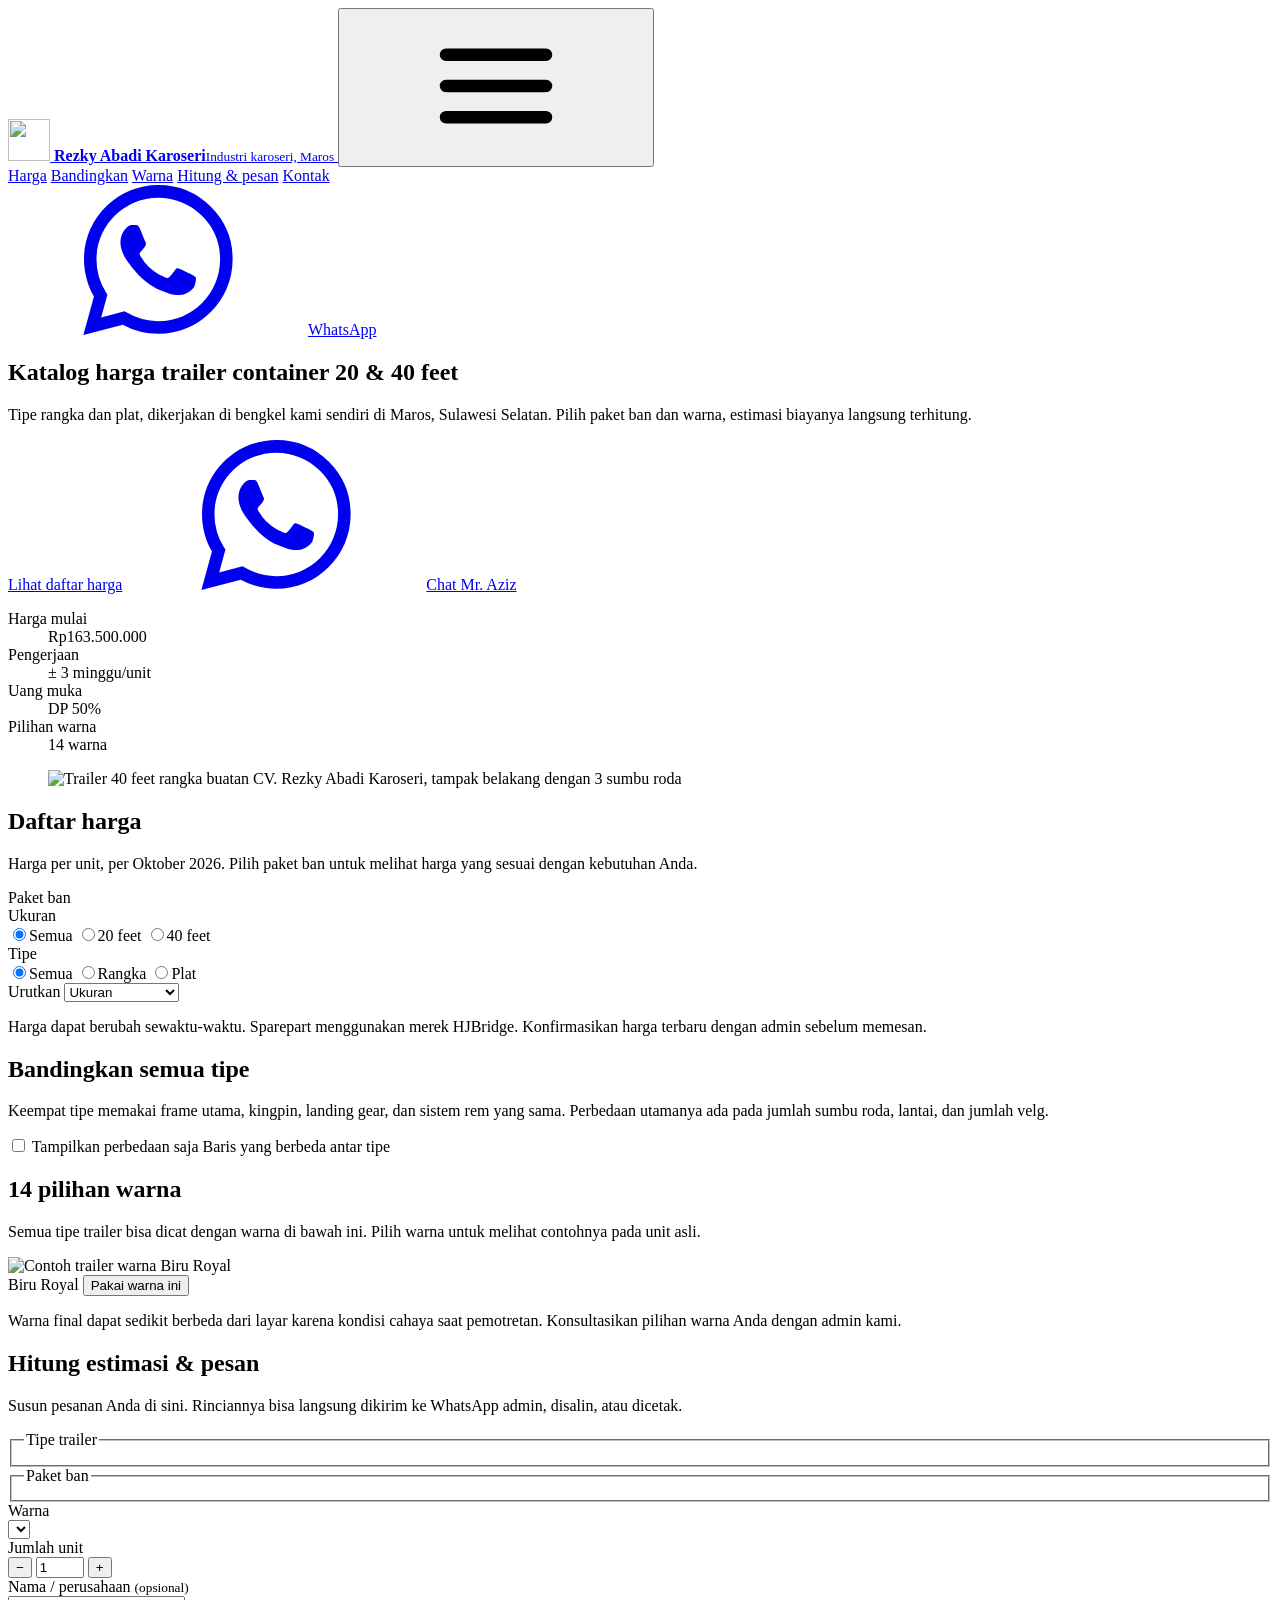
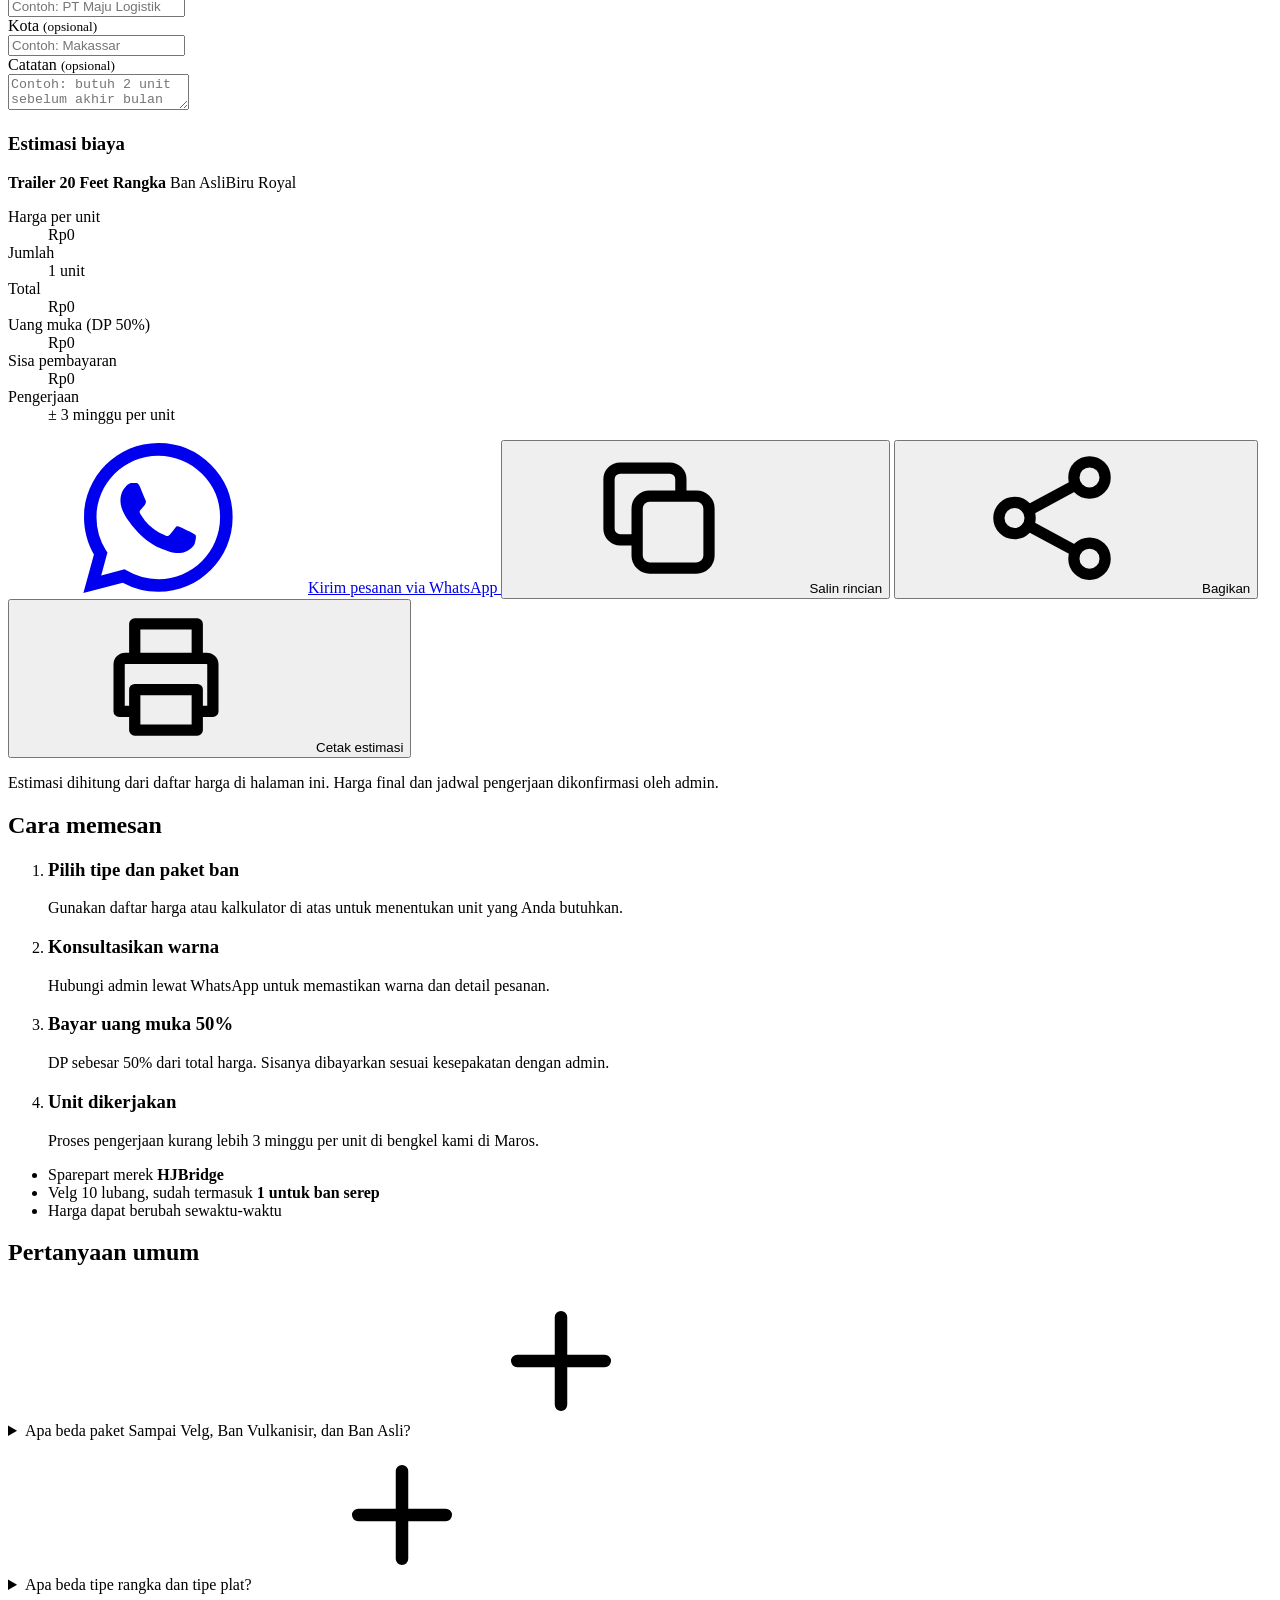
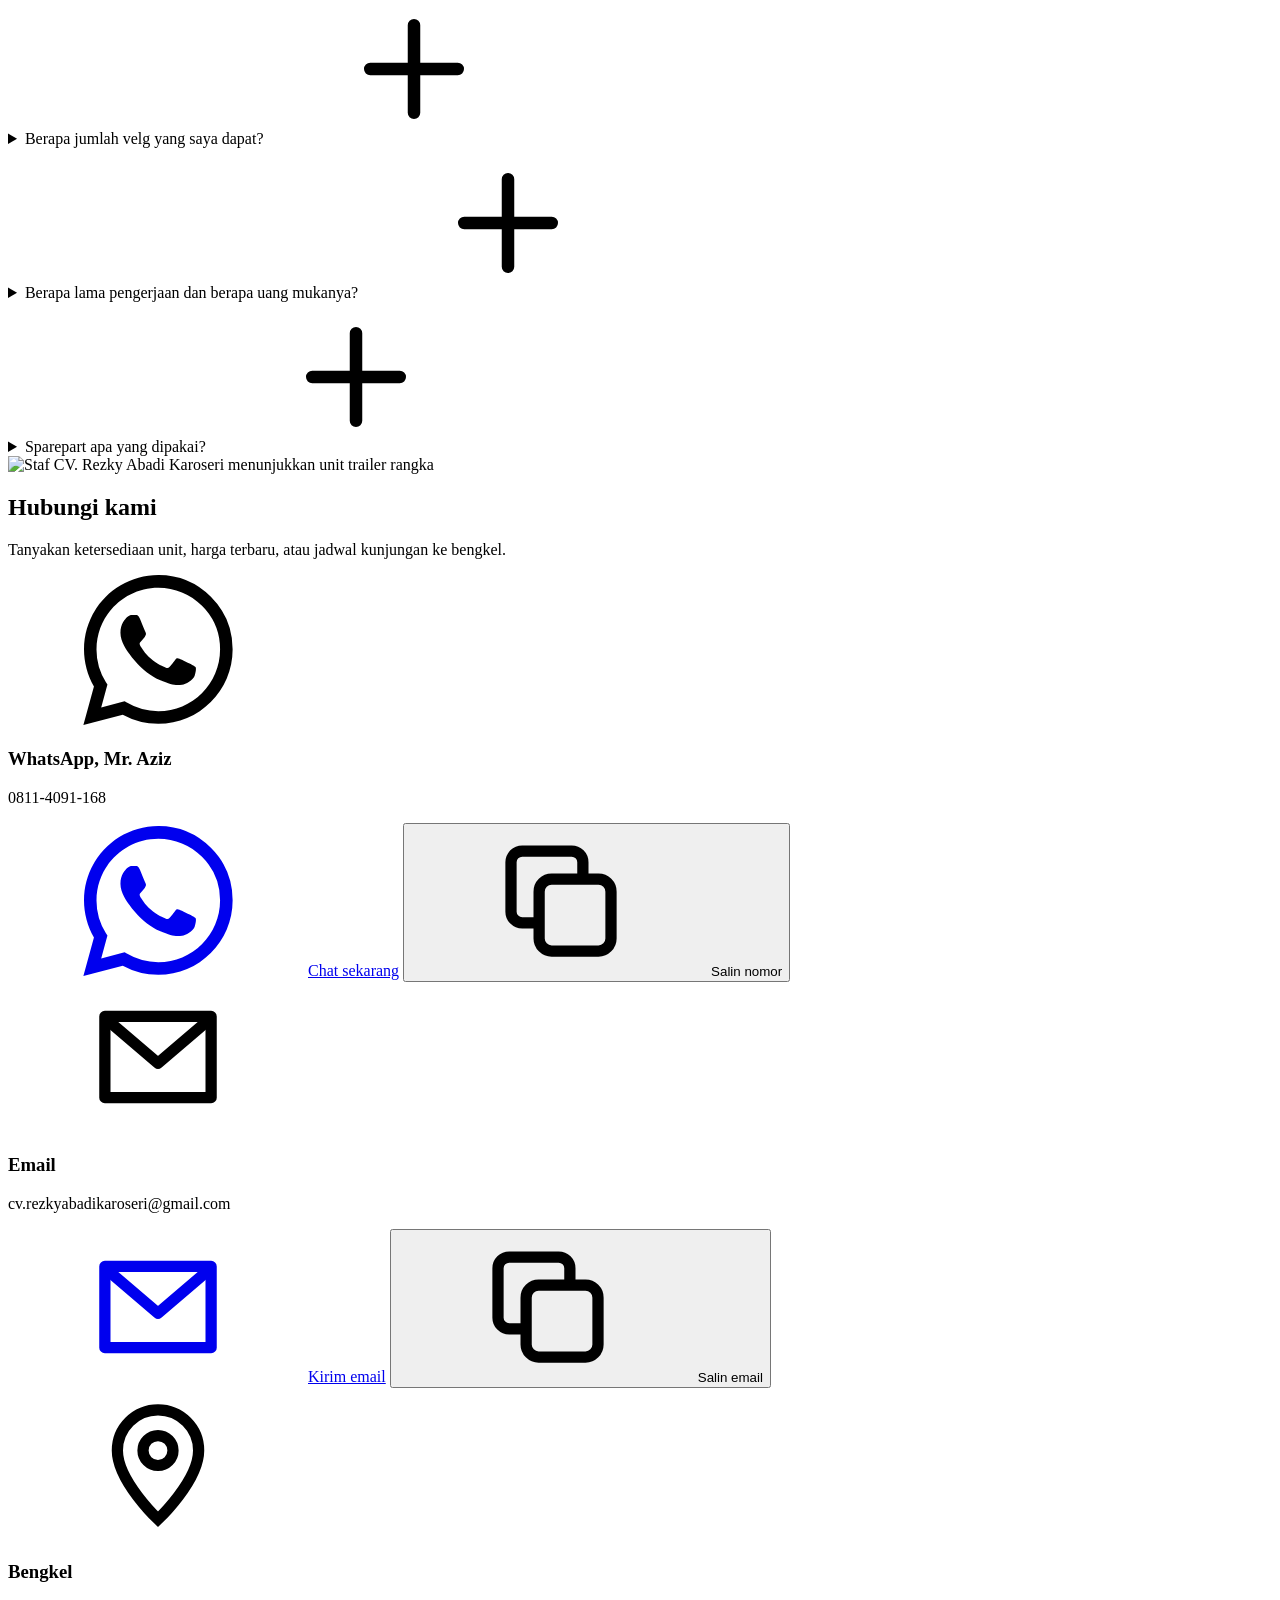
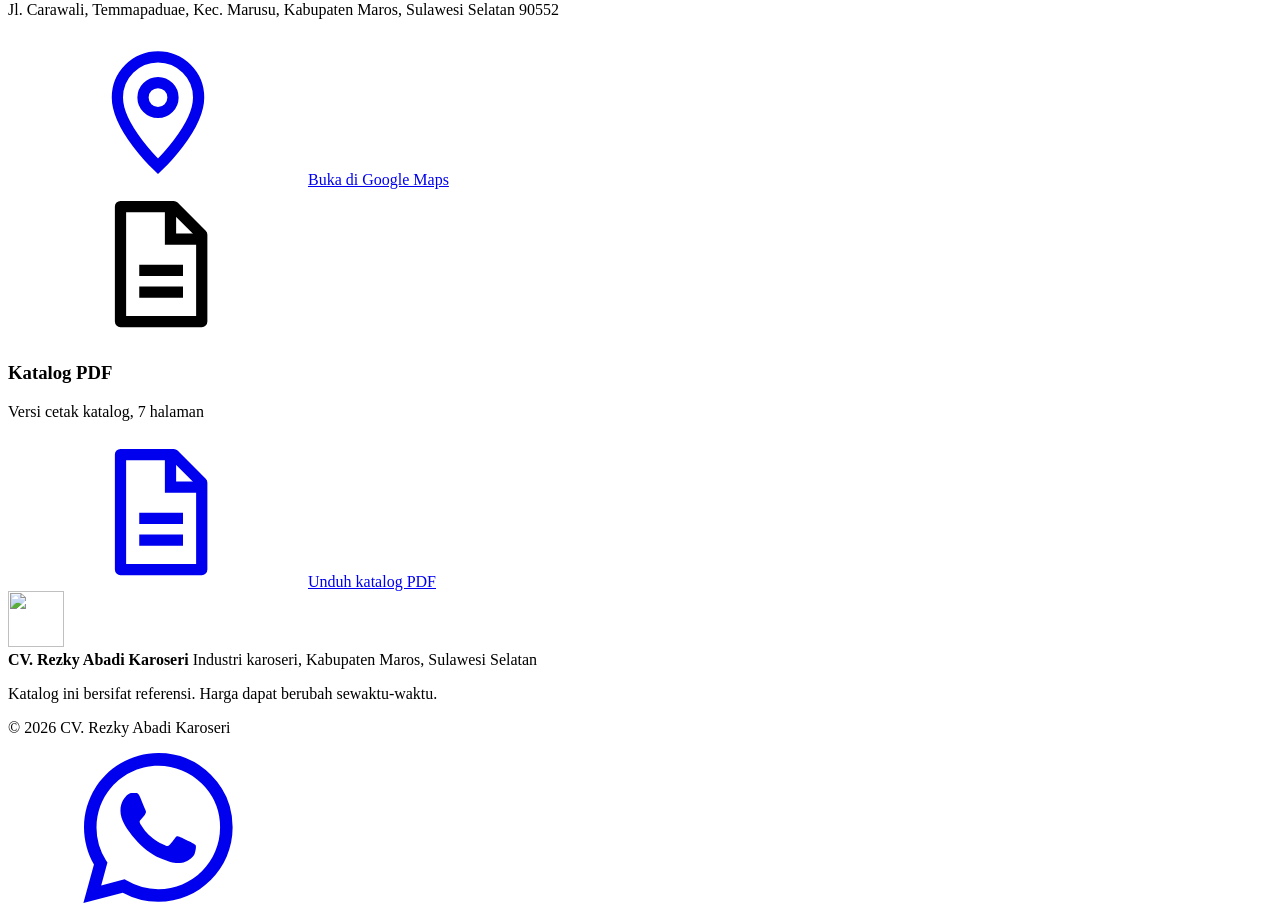
==== index.html @ 786038a5 "Add files via upload" ====
<!doctype html>
<html lang="id">
<head>
<meta charset="utf-8">
<meta name="viewport" content="width=device-width, initial-scale=1, viewport-fit=cover">
<title>Katalog Harga Trailer Container 20 &amp; 40 Feet | CV. Rezky Abadi Karoseri</title>
<meta name="claude:viewport-fit-sides" content="cover">
<meta name="description" content="Daftar harga trailer container 20 dan 40 feet tipe rangka dan plat dari CV. Rezky Abadi Karoseri, Maros, Sulawesi Selatan. Pilih paket ban dan 14 warna, hitung estimasi biaya, dan pesan langsung via WhatsApp.">
<meta name="theme-color" content="#0e2a52">
<link rel="canonical" href="https://rezkyabadikaroseri.github.io/">
<link rel="icon" href="favicon.ico" sizes="any">
<link rel="icon" type="image/png" href="favicon.png">
<link rel="apple-touch-icon" href="apple-touch-icon.png">

<meta property="og:type" content="website">
<meta property="og:locale" content="id_ID">
<meta property="og:site_name" content="CV. Rezky Abadi Karoseri">
<meta property="og:title" content="Katalog Harga Trailer Container 20 & 40 Feet">
<meta property="og:description" content="Trailer rangka & plat dari bengkel kami di Maros. Mulai Rp163.500.000. Hitung estimasi dan pesan via WhatsApp.">
<meta property="og:url" content="https://rezkyabadikaroseri.github.io/">
<meta property="og:image" content="https://rezkyabadikaroseri.github.io/assets/img/og.jpg">
<meta property="og:image:width" content="1200">
<meta property="og:image:height" content="630">
<meta name="twitter:card" content="summary_large_image">

<link rel="preconnect" href="https://fonts.googleapis.com">
<link rel="preconnect" href="https://fonts.gstatic.com" crossorigin>
<link rel="stylesheet" href="https://fonts.googleapis.com/css2?family=Archivo:wdth,wght@62..125,100..900&amp;display=swap">
<link rel="stylesheet" href="assets/css/style.css">

<script type="application/ld+json">
{
  "@context": "https://schema.org",
  "@type": "LocalBusiness",
  "name": "CV. Rezky Abadi Karoseri",
  "description": "Industri karoseri pembuat trailer container 20 dan 40 feet, tipe rangka dan plat.",
  "url": "https://rezkyabadikaroseri.github.io/",
  "logo": "https://rezkyabadikaroseri.github.io/assets/img/logo.png",
  "image": "https://rezkyabadikaroseri.github.io/assets/img/og.jpg",
  "telephone": "+628114091168",
  "email": "cv.rezkyabadikaroseri@gmail.com",
  "address": {
    "@type": "PostalAddress",
    "streetAddress": "Jl. Carawali, Temmapaduae, Kec. Marusu",
    "addressLocality": "Kabupaten Maros",
    "addressRegion": "Sulawesi Selatan",
    "postalCode": "90552",
    "addressCountry": "ID"
  },
  "areaServed": "Sulawesi Selatan",
  "priceRange": "Rp163.500.000 - Rp317.750.000"
}
</script>
</head>
<body>

<svg width="0" height="0" style="position:absolute" aria-hidden="true" focusable="false">
  <symbol id="i-wa" viewBox="0 0 24 24"><path fill="currentColor" d="M17.47 14.38c-.3-.15-1.76-.87-2.03-.97-.27-.1-.47-.15-.67.15-.2.3-.77.97-.94 1.16-.17.2-.35.22-.64.08-.3-.15-1.26-.47-2.4-1.48-.88-.79-1.48-1.76-1.65-2.06-.17-.3-.02-.46.13-.61.13-.13.3-.35.45-.52.15-.17.2-.3.3-.5.1-.2.05-.37-.03-.52-.07-.15-.67-1.61-.92-2.2-.24-.58-.49-.5-.67-.51h-.57c-.2 0-.52.07-.8.37-.27.3-1.04 1.02-1.04 2.48 0 1.46 1.07 2.88 1.21 3.07.15.2 2.1 3.2 5.08 4.49.71.3 1.26.49 1.7.63.71.22 1.36.19 1.87.12.57-.09 1.76-.72 2-1.41.25-.7.25-1.29.18-1.41-.08-.13-.28-.2-.57-.35zM12.05 21.79h-.01a9.87 9.87 0 0 1-5.03-1.38l-.36-.21-3.74.98 1-3.65-.24-.37a9.86 9.86 0 0 1-1.51-5.26c0-5.45 4.44-9.88 9.89-9.88 2.64 0 5.12 1.03 6.99 2.9a9.83 9.83 0 0 1 2.89 6.99c0 5.45-4.44 9.88-9.88 9.88zm8.41-18.3A11.82 11.82 0 0 0 12.05 0C5.5 0 .16 5.34.16 11.89c0 2.1.55 4.14 1.59 5.95L.06 24l6.3-1.65a11.88 11.88 0 0 0 5.68 1.45h.01c6.55 0 11.89-5.34 11.89-11.9a11.82 11.82 0 0 0-3.48-8.41z"/></symbol>
  <symbol id="i-mail" viewBox="0 0 24 24"><path fill="none" stroke="currentColor" stroke-width="1.8" stroke-linejoin="round" d="M3.5 5.5h17v13h-17z"/><path fill="none" stroke="currentColor" stroke-width="1.8" stroke-linejoin="round" d="m3.8 6 8.2 7 8.2-7"/></symbol>
  <symbol id="i-pin" viewBox="0 0 24 24"><path fill="none" stroke="currentColor" stroke-width="1.8" d="M12 21s-6.5-6.1-6.5-11a6.5 6.5 0 0 1 13 0c0 4.9-6.5 11-6.5 11z"/><circle cx="12" cy="10" r="2.4" fill="none" stroke="currentColor" stroke-width="1.8"/></symbol>
  <symbol id="i-doc" viewBox="0 0 24 24"><path fill="none" stroke="currentColor" stroke-width="1.8" stroke-linejoin="round" d="M6 2.8h8.5L19 7.3v13.9H6z"/><path fill="none" stroke="currentColor" stroke-width="1.8" d="M14 3v5h5M9 13h7M9 16.5h7"/></symbol>
  <symbol id="i-copy" viewBox="0 0 24 24"><rect x="8.5" y="8.5" width="11.5" height="11.5" rx="2" fill="none" stroke="currentColor" stroke-width="1.8"/><path fill="none" stroke="currentColor" stroke-width="1.8" d="M15.5 8.5V5.8a1.8 1.8 0 0 0-1.8-1.8H5.8A1.8 1.8 0 0 0 4 5.8v7.9a1.8 1.8 0 0 0 1.8 1.8h2.7"/></symbol>
  <symbol id="i-share" viewBox="0 0 24 24"><circle cx="18" cy="5.5" r="2.5" fill="none" stroke="currentColor" stroke-width="1.8"/><circle cx="6" cy="12" r="2.5" fill="none" stroke="currentColor" stroke-width="1.8"/><circle cx="18" cy="18.5" r="2.5" fill="none" stroke="currentColor" stroke-width="1.8"/><path fill="none" stroke="currentColor" stroke-width="1.8" d="m8.2 10.8 7.6-4.1M8.2 13.2l7.6 4.1"/></symbol>
  <symbol id="i-print" viewBox="0 0 24 24"><path fill="none" stroke="currentColor" stroke-width="1.8" stroke-linejoin="round" d="M7 9V3.5h10V9M7 17.5H4.5V10a1 1 0 0 1 1-1h13a1 1 0 0 1 1 1v7.5H17"/><path fill="none" stroke="currentColor" stroke-width="1.8" stroke-linejoin="round" d="M7 14h10v6.5H7z"/></symbol>
  <symbol id="i-down" viewBox="0 0 24 24"><path fill="none" stroke="currentColor" stroke-width="2" stroke-linecap="round" stroke-linejoin="round" d="m6 9 6 6 6-6"/></symbol>
  <symbol id="i-plus" viewBox="0 0 24 24"><path fill="none" stroke="currentColor" stroke-width="2" stroke-linecap="round" d="M12 5v14M5 12h14"/></symbol>
  <symbol id="i-menu" viewBox="0 0 24 24"><path fill="none" stroke="currentColor" stroke-width="2" stroke-linecap="round" d="M4 7h16M4 12h16M4 17h16"/></symbol>
</svg>

<header class="topbar">
  <div class="wrap topbar__in">
    <a class="brand" href="#top" aria-label="CV. Rezky Abadi Karoseri, ke atas halaman">
      <img src="assets/img/logo.webp" alt="" width="42" height="42">
      <span class="brand__name"><b>Rezky Abadi Karoseri</b><small>Industri karoseri, Maros</small></span>
    </a>
    <button class="menu-btn" id="menuBtn" type="button" aria-expanded="false" aria-controls="nav" aria-label="Buka menu">
      <svg aria-hidden="true"><use href="#i-menu"/></svg>
    </button>
    <nav class="nav" id="nav" aria-label="Navigasi utama">
      <a href="#harga">Harga</a>
      <a href="#banding">Bandingkan</a>
      <a href="#warna">Warna</a>
      <a href="#pesan">Hitung &amp; pesan</a>
      <a href="#kontak">Kontak</a>
    </nav>
    <a class="btn btn--wa btn--sm topbar__wa" data-wa="umum" href="https://wa.me/628114091168" target="_blank" rel="noopener">
      <svg aria-hidden="true"><use href="#i-wa"/></svg>WhatsApp
    </a>
  </div>
</header>

<main id="top">

  <section class="hero" aria-labelledby="hero-title">
    <div class="wrap hero__in">
      <div class="hero__text">
        <h1 id="hero-title">Katalog harga trailer container 20 &amp; 40&nbsp;feet</h1>
        <p class="hero__lead">Tipe rangka dan plat, dikerjakan di bengkel kami sendiri di Maros, Sulawesi Selatan. Pilih paket ban dan warna, estimasi biayanya langsung terhitung.</p>
        <div class="hero__actions">
          <a class="btn btn--primary" href="#harga">Lihat daftar harga</a>
          <a class="btn btn--wa-ghost" data-wa="umum" href="https://wa.me/628114091168" target="_blank" rel="noopener">
            <svg aria-hidden="true"><use href="#i-wa"/></svg>Chat Mr. Aziz
          </a>
        </div>
        <dl class="plate facts" aria-label="Ringkasan katalog">
          <div><dt>Harga mulai</dt><dd id="factFrom">Rp163.500.000</dd></div>
          <div><dt>Pengerjaan</dt><dd>± 3 minggu/unit</dd></div>
          <div><dt>Uang muka</dt><dd>DP 50%</dd></div>
          <div><dt>Pilihan warna</dt><dd>14 warna</dd></div>
        </dl>
      </div>
      <figure class="hero__fig">
        <img src="assets/img/40ft-rangka.webp" width="1200" height="960" alt="Trailer 40 feet rangka buatan CV. Rezky Abadi Karoseri, tampak belakang dengan 3 sumbu roda" fetchpriority="high">
      </figure>
    </div>
    <div class="hazard" aria-hidden="true"></div>
  </section>

  <!-- ===== Daftar harga ===== -->
  <section class="section" id="harga" aria-labelledby="harga-title">
    <div class="wrap">
      <div class="section__head">
        <h2 id="harga-title">Daftar harga</h2>
        <p>Harga per unit, <span data-updated>per Oktober 2026</span>. Pilih paket ban untuk melihat harga yang sesuai dengan kebutuhan Anda.</p>
      </div>

      <div class="toolbar" role="group" aria-label="Atur tampilan daftar harga">
        <div class="toolbar__group toolbar__group--paket">
          <span class="field-label" id="lblPaket">Paket ban</span>
          <div class="seg seg--strong" role="radiogroup" aria-labelledby="lblPaket" data-paket-group="toolbar"></div>
        </div>
        <div class="toolbar__group">
          <span class="field-label" id="lblUkuran">Ukuran</span>
          <div class="seg" role="radiogroup" aria-labelledby="lblUkuran">
            <label><input type="radio" name="fUkuran" value="all" checked><span>Semua</span></label>
            <label><input type="radio" name="fUkuran" value="20"><span>20 feet</span></label>
            <label><input type="radio" name="fUkuran" value="40"><span>40 feet</span></label>
          </div>
        </div>
        <div class="toolbar__group">
          <span class="field-label" id="lblTipe">Tipe</span>
          <div class="seg" role="radiogroup" aria-labelledby="lblTipe">
            <label><input type="radio" name="fTipe" value="all" checked><span>Semua</span></label>
            <label><input type="radio" name="fTipe" value="Rangka"><span>Rangka</span></label>
            <label><input type="radio" name="fTipe" value="Plat"><span>Plat</span></label>
          </div>
        </div>
        <div class="toolbar__group">
          <label class="field-label" for="fSort">Urutkan</label>
          <select class="select" id="fSort">
            <option value="ukuran">Ukuran</option>
            <option value="murah">Harga terendah</option>
            <option value="mahal">Harga tertinggi</option>
          </select>
        </div>
        <p class="toolbar__count" id="count" aria-live="polite"></p>
      </div>

      <div class="products" id="products"></div>
      <p class="price-note">Harga dapat berubah sewaktu-waktu. Sparepart menggunakan merek HJBridge. Konfirmasikan harga terbaru dengan admin sebelum memesan.</p>
    </div>
  </section>

  <!-- ===== Bandingkan ===== -->
  <section class="section section--steel" id="banding" aria-labelledby="banding-title">
    <div class="wrap">
      <div class="section__head">
        <h2 id="banding-title">Bandingkan semua tipe</h2>
        <p>Keempat tipe memakai frame utama, kingpin, landing gear, dan sistem rem yang sama. Perbedaan utamanya ada pada jumlah sumbu roda, lantai, dan jumlah velg.</p>
      </div>
      <div class="compare-tools">
        <label class="check"><input type="checkbox" id="onlyDiff"> Tampilkan perbedaan saja</label>
        <span class="legend">Baris yang berbeda antar tipe</span>
      </div>
      <div class="table-wrap">
        <table class="ctable" id="ctable"></table>
      </div>
    </div>
  </section>

  <!-- ===== Warna ===== -->
  <section class="section" id="warna" aria-labelledby="warna-title">
    <div class="wrap">
      <div class="section__head">
        <h2 id="warna-title">14 pilihan warna</h2>
        <p>Semua tipe trailer bisa dicat dengan warna di bawah ini. Pilih warna untuk melihat contohnya pada unit asli.</p>
      </div>
      <div class="colors">
        <div class="color-stage">
          <div class="color-stage__img"><img id="colorImg" src="assets/img/warna/biru-royal.webp" width="375" height="215" alt="Contoh trailer warna Biru Royal"></div>
          <div class="color-stage__meta">
            <span class="color-stage__name"><i class="chip" id="colorChip"></i><span id="colorName">Biru Royal</span></span>
            <button class="btn btn--primary btn--sm" type="button" id="useColor">Pakai warna ini</button>
          </div>
          <p class="color-note">Warna final dapat sedikit berbeda dari layar karena kondisi cahaya saat pemotretan. Konsultasikan pilihan warna Anda dengan admin kami.</p>
        </div>
        <div class="swatches" id="swatches" role="radiogroup" aria-label="Pilihan warna"></div>
      </div>
    </div>
  </section>

  <!-- ===== Hitung & pesan ===== -->
  <section class="section section--steel" id="pesan" aria-labelledby="pesan-title">
    <div class="wrap">
      <div class="section__head">
        <h2 id="pesan-title">Hitung estimasi &amp; pesan</h2>
        <p>Susun pesanan Anda di sini. Rinciannya bisa langsung dikirim ke WhatsApp admin, disalin, atau dicetak.</p>
      </div>
      <div class="order">
        <form class="form" id="orderForm" novalidate>
          <fieldset>
            <legend>Tipe trailer</legend>
            <div class="types" id="types"></div>
          </fieldset>
          <fieldset>
            <legend id="lblPaket2">Paket ban</legend>
            <div class="seg seg--strong paket-seg" role="radiogroup" aria-labelledby="lblPaket2" data-paket-group="form"></div>
          </fieldset>
          <div class="row2">
            <div>
              <label class="lbl" for="oWarna" style="display:block">Warna</label>
              <div class="color-select">
                <i class="chip" id="oChip"></i>
                <select class="select" id="oWarna"></select>
              </div>
            </div>
            <div>
              <label class="lbl" for="oUnit" style="display:block">Jumlah unit</label>
              <div class="stepper">
                <button type="button" id="unitMinus" aria-label="Kurangi unit">−</button>
                <input type="number" id="oUnit" inputmode="numeric" min="1" max="50" value="1">
                <button type="button" id="unitPlus" aria-label="Tambah unit">+</button>
              </div>
            </div>
          </div>
          <div class="row2">
            <div>
              <label class="lbl" for="oNama" style="display:block">Nama / perusahaan <small>(opsional)</small></label>
              <input class="input" id="oNama" type="text" autocomplete="organization" placeholder="Contoh: PT Maju Logistik">
            </div>
            <div>
              <label class="lbl" for="oKota" style="display:block">Kota <small>(opsional)</small></label>
              <input class="input" id="oKota" type="text" autocomplete="address-level2" placeholder="Contoh: Makassar">
            </div>
          </div>
          <div>
            <label class="lbl" for="oCatatan" style="display:block">Catatan <small>(opsional)</small></label>
            <textarea class="textarea" id="oCatatan" placeholder="Contoh: butuh 2 unit sebelum akhir bulan"></textarea>
          </div>
        </form>

        <aside class="plate slip" aria-labelledby="slip-title">
          <div class="slip__head">
            <h3 id="slip-title">Estimasi biaya</h3>
            <span id="slipDate"></span>
          </div>
          <div class="slip__title">
            <b id="sNama">Trailer 20 Feet Rangka</b>
            <span><span id="sPaket">Ban Asli</span><span><i class="chip" id="sChip"></i><span id="sWarna">Biru Royal</span></span></span>
          </div>
          <dl class="lines">
            <div><dt>Harga per unit</dt><dd id="sHarga">Rp0</dd></div>
            <div><dt>Jumlah</dt><dd id="sUnit">1 unit</dd></div>
            <div class="total"><dt>Total</dt><dd id="sTotal" aria-live="polite">Rp0</dd></div>
            <div class="dp"><dt>Uang muka (DP 50%)</dt><dd id="sDp">Rp0</dd></div>
            <div><dt>Sisa pembayaran</dt><dd id="sSisa">Rp0</dd></div>
            <div><dt>Pengerjaan</dt><dd>± 3 minggu per unit</dd></div>
          </dl>
          <div class="slip__actions">
            <a class="btn btn--wa" id="sendWa" href="https://wa.me/628114091168" target="_blank" rel="noopener">
              <svg aria-hidden="true"><use href="#i-wa"/></svg>Kirim pesanan via WhatsApp
            </a>
            <button class="btn btn--ghost" type="button" id="copyQuote"><svg aria-hidden="true"><use href="#i-copy"/></svg>Salin rincian</button>
            <button class="btn btn--ghost" type="button" id="shareQuote" data-top-only><svg aria-hidden="true"><use href="#i-share"/></svg>Bagikan</button>
            <button class="btn btn--ghost" type="button" id="printQuote" data-top-only><svg aria-hidden="true"><use href="#i-print"/></svg>Cetak estimasi</button>
          </div>
          <p class="slip__note">Estimasi dihitung dari daftar harga di halaman ini. Harga final dan jadwal pengerjaan dikonfirmasi oleh admin.</p>
        </aside>
      </div>
    </div>
  </section>

  <!-- ===== Cara memesan ===== -->
  <section class="section" id="cara" aria-labelledby="cara-title">
    <div class="wrap">
      <div class="section__head">
        <h2 id="cara-title">Cara memesan</h2>
      </div>
      <ol class="steps">
        <li class="step"><div><h3>Pilih tipe dan paket ban</h3><p>Gunakan daftar harga atau kalkulator di atas untuk menentukan unit yang Anda butuhkan.</p></div></li>
        <li class="step"><div><h3>Konsultasikan warna</h3><p>Hubungi admin lewat WhatsApp untuk memastikan warna dan detail pesanan.</p></div></li>
        <li class="step"><div><h3>Bayar uang muka 50%</h3><p>DP sebesar 50% dari total harga. Sisanya dibayarkan sesuai kesepakatan dengan admin.</p></div></li>
        <li class="step"><div><h3>Unit dikerjakan</h3><p>Proses pengerjaan kurang lebih 3 minggu per unit di bengkel kami di Maros.</p></div></li>
      </ol>
      <ul class="terms">
        <li class="term">Sparepart merek <b>HJBridge</b></li>
        <li class="term">Velg 10 lubang, sudah termasuk <b>1 untuk ban serep</b></li>
        <li class="term">Harga dapat berubah sewaktu-waktu</li>
      </ul>
    </div>
  </section>

  <!-- ===== FAQ ===== -->
  <section class="section section--steel" id="faq" aria-labelledby="faq-title">
    <div class="wrap">
      <div class="section__head">
        <h2 id="faq-title">Pertanyaan umum</h2>
      </div>
      <div class="faq">
        <details>
          <summary>Apa beda paket Sampai Velg, Ban Vulkanisir, dan Ban Asli?<svg aria-hidden="true"><use href="#i-plus"/></svg></summary>
          <p>Paket Sampai Velg berisi rangka lengkap dan velg, tanpa ban. Paket Ban Vulkanisir sudah termasuk ban vulkanisir. Paket Ban Asli sudah termasuk ban asli baru.</p>
        </details>
        <details>
          <summary>Apa beda tipe rangka dan tipe plat?<svg aria-hidden="true"><use href="#i-plus"/></svg></summary>
          <p>Tipe rangka berupa rangka besi terbuka untuk mengangkut kontainer. Tipe plat memiliki lantai pelat bordes 4 mm penuh, sehingga bisa membawa muatan curah maupun kontainer.</p>
        </details>
        <details>
          <summary>Berapa jumlah velg yang saya dapat?<svg aria-hidden="true"><use href="#i-plus"/></svg></summary>
          <p>Trailer 20 feet mendapat 9 velg baru dan trailer 40 feet mendapat 13 velg baru, semuanya 10 lubang. Jumlah ini sudah termasuk 1 velg untuk ban serep.</p>
        </details>
        <details>
          <summary>Berapa lama pengerjaan dan berapa uang mukanya?<svg aria-hidden="true"><use href="#i-plus"/></svg></summary>
          <p>Pengerjaan kurang lebih 3 minggu per unit, dengan uang muka (DP) sebesar 50% dari total harga.</p>
        </details>
        <details>
          <summary>Sparepart apa yang dipakai?<svg aria-hidden="true"><use href="#i-plus"/></svg></summary>
          <p>Sparepart menggunakan merek HJBridge. Axle berkapasitas 14 ton, landing gear standard cup 28 ton, dan pengereman chamber double.</p>
        </details>
      </div>
    </div>
  </section>

  <!-- ===== Kontak ===== -->
  <section class="section" id="kontak" aria-labelledby="kontak-title">
    <div class="wrap contact">
      <div class="contact__img">
        <img src="assets/img/konsultasi.webp" width="620" height="620" alt="Staf CV. Rezky Abadi Karoseri menunjukkan unit trailer rangka" loading="lazy">
      </div>
      <div>
        <div class="section__head">
          <h2 id="kontak-title">Hubungi kami</h2>
          <p>Tanyakan ketersediaan unit, harga terbaru, atau jadwal kunjungan ke bengkel.</p>
        </div>
        <div class="contact__list">
          <div class="contact__item">
            <span class="icon-disc icon-disc--wa"><svg aria-hidden="true"><use href="#i-wa"/></svg></span>
            <div>
              <h3>WhatsApp, Mr. Aziz</h3>
              <p class="contact__val" data-k="whatsappTampil">0811-4091-168</p>
              <div class="contact__btns">
                <a class="btn btn--wa btn--sm" data-wa="umum" href="https://wa.me/628114091168" target="_blank" rel="noopener"><svg aria-hidden="true"><use href="#i-wa"/></svg>Chat sekarang</a>
                <button class="btn btn--ghost btn--sm" type="button" data-copy="0811-4091-168"><svg aria-hidden="true"><use href="#i-copy"/></svg>Salin nomor</button>
              </div>
            </div>
          </div>
          <div class="contact__item">
            <span class="icon-disc"><svg aria-hidden="true"><use href="#i-mail"/></svg></span>
            <div>
              <h3>Email</h3>
              <p class="contact__val contact__val--s" data-k="email">cv.rezkyabadikaroseri@gmail.com</p>
              <div class="contact__btns">
                <a class="btn btn--ghost btn--sm" href="mailto:cv.rezkyabadikaroseri@gmail.com" data-top-only><svg aria-hidden="true"><use href="#i-mail"/></svg>Kirim email</a>
                <button class="btn btn--ghost btn--sm" type="button" data-copy="cv.rezkyabadikaroseri@gmail.com"><svg aria-hidden="true"><use href="#i-copy"/></svg>Salin email</button>
              </div>
            </div>
          </div>
          <div class="contact__item">
            <span class="icon-disc"><svg aria-hidden="true"><use href="#i-pin"/></svg></span>
            <div>
              <h3>Bengkel</h3>
              <p class="contact__val contact__val--s" data-k="alamat">Jl. Carawali, Temmapaduae, Kec. Marusu, Kabupaten Maros, Sulawesi Selatan 90552</p>
              <div class="contact__btns">
                <a class="btn btn--ghost btn--sm" id="mapLink" href="https://www.google.com/maps/search/?api=1&amp;query=Jl.+Carawali+Temmapaduae+Marusu+Maros+Sulawesi+Selatan" target="_blank" rel="noopener"><svg aria-hidden="true"><use href="#i-pin"/></svg>Buka di Google Maps</a>
              </div>
            </div>
          </div>
          <div class="contact__item" data-top-only>
            <span class="icon-disc"><svg aria-hidden="true"><use href="#i-doc"/></svg></span>
            <div>
              <h3>Katalog PDF</h3>
              <p class="contact__val contact__val--s">Versi cetak katalog, 7 halaman</p>
              <div class="contact__btns">
                <a class="btn btn--ghost btn--sm" href="assets/katalog-harga-trailer-rak.pdf" target="_blank" rel="noopener" download><svg aria-hidden="true"><use href="#i-doc"/></svg>Unduh katalog PDF</a>
              </div>
            </div>
          </div>
        </div>
      </div>
    </div>
  </section>
</main>

<footer class="footer">
  <div class="hazard" aria-hidden="true"></div>
  <div class="wrap footer__in">
    <div class="footer__brand">
      <img src="assets/img/logo.webp" alt="" width="56" height="56" loading="lazy">
      <div>
        <b>CV. Rezky Abadi Karoseri</b>
        <span>Industri karoseri, Kabupaten Maros, Sulawesi Selatan</span>
      </div>
    </div>
    <div class="footer__right">
      <p>Katalog ini bersifat referensi. Harga dapat berubah sewaktu-waktu.</p>
      <p>© <span id="year">2026</span> CV. Rezky Abadi Karoseri</p>
    </div>
  </div>
</footer>

<a class="fab" data-wa="umum" href="https://wa.me/628114091168" target="_blank" rel="noopener" aria-label="Chat WhatsApp dengan admin">
  <svg aria-hidden="true"><use href="#i-wa"/></svg>
</a>
<div class="toast" id="toast" role="status" aria-live="polite"></div>
<div class="print-sheet" id="printSheet" aria-hidden="true"></div>

<noscript>
  <p style="padding:16px;text-align:center">Aktifkan JavaScript untuk melihat daftar harga lengkap, atau <a href="assets/katalog-harga-trailer-rak.pdf">unduh katalog PDF</a>.</p>
</noscript>

<script src="assets/js/data.js"></script>
<script src="assets/js/app.js"></script>
</body>
</html>
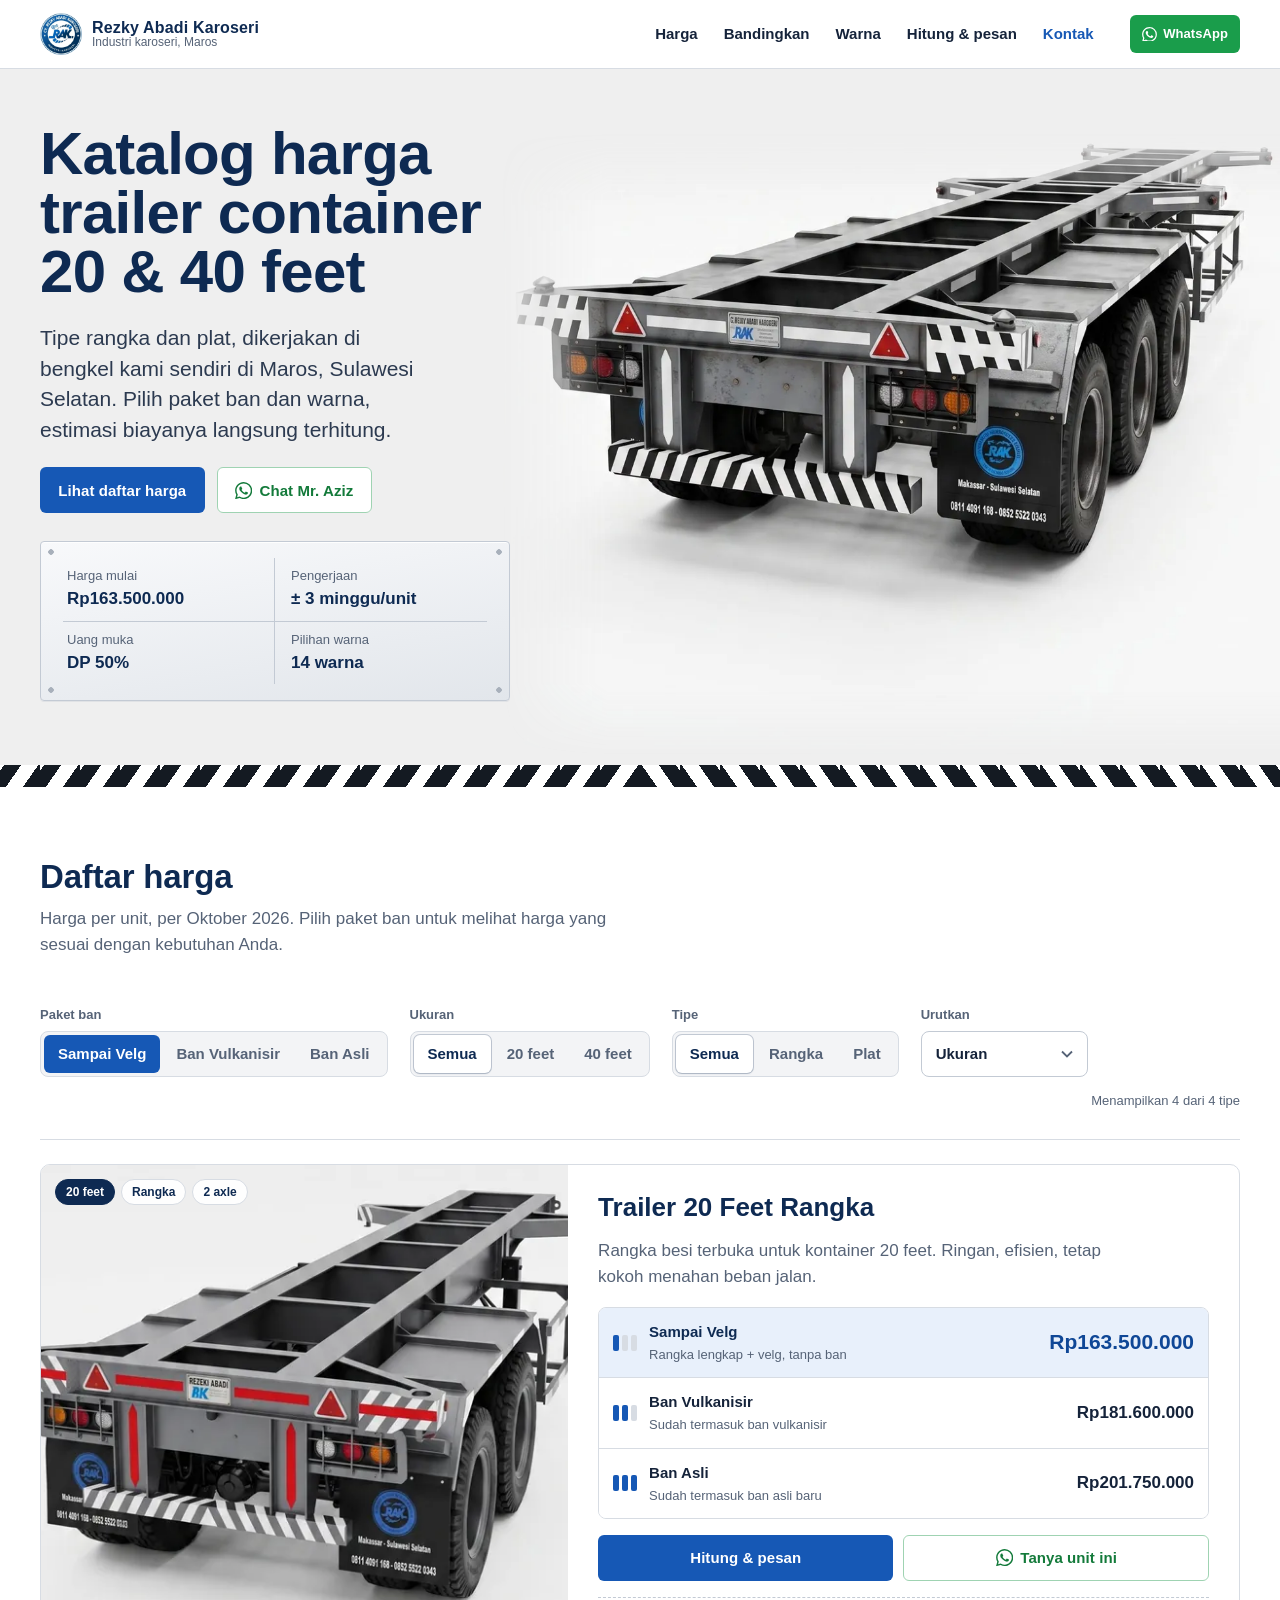
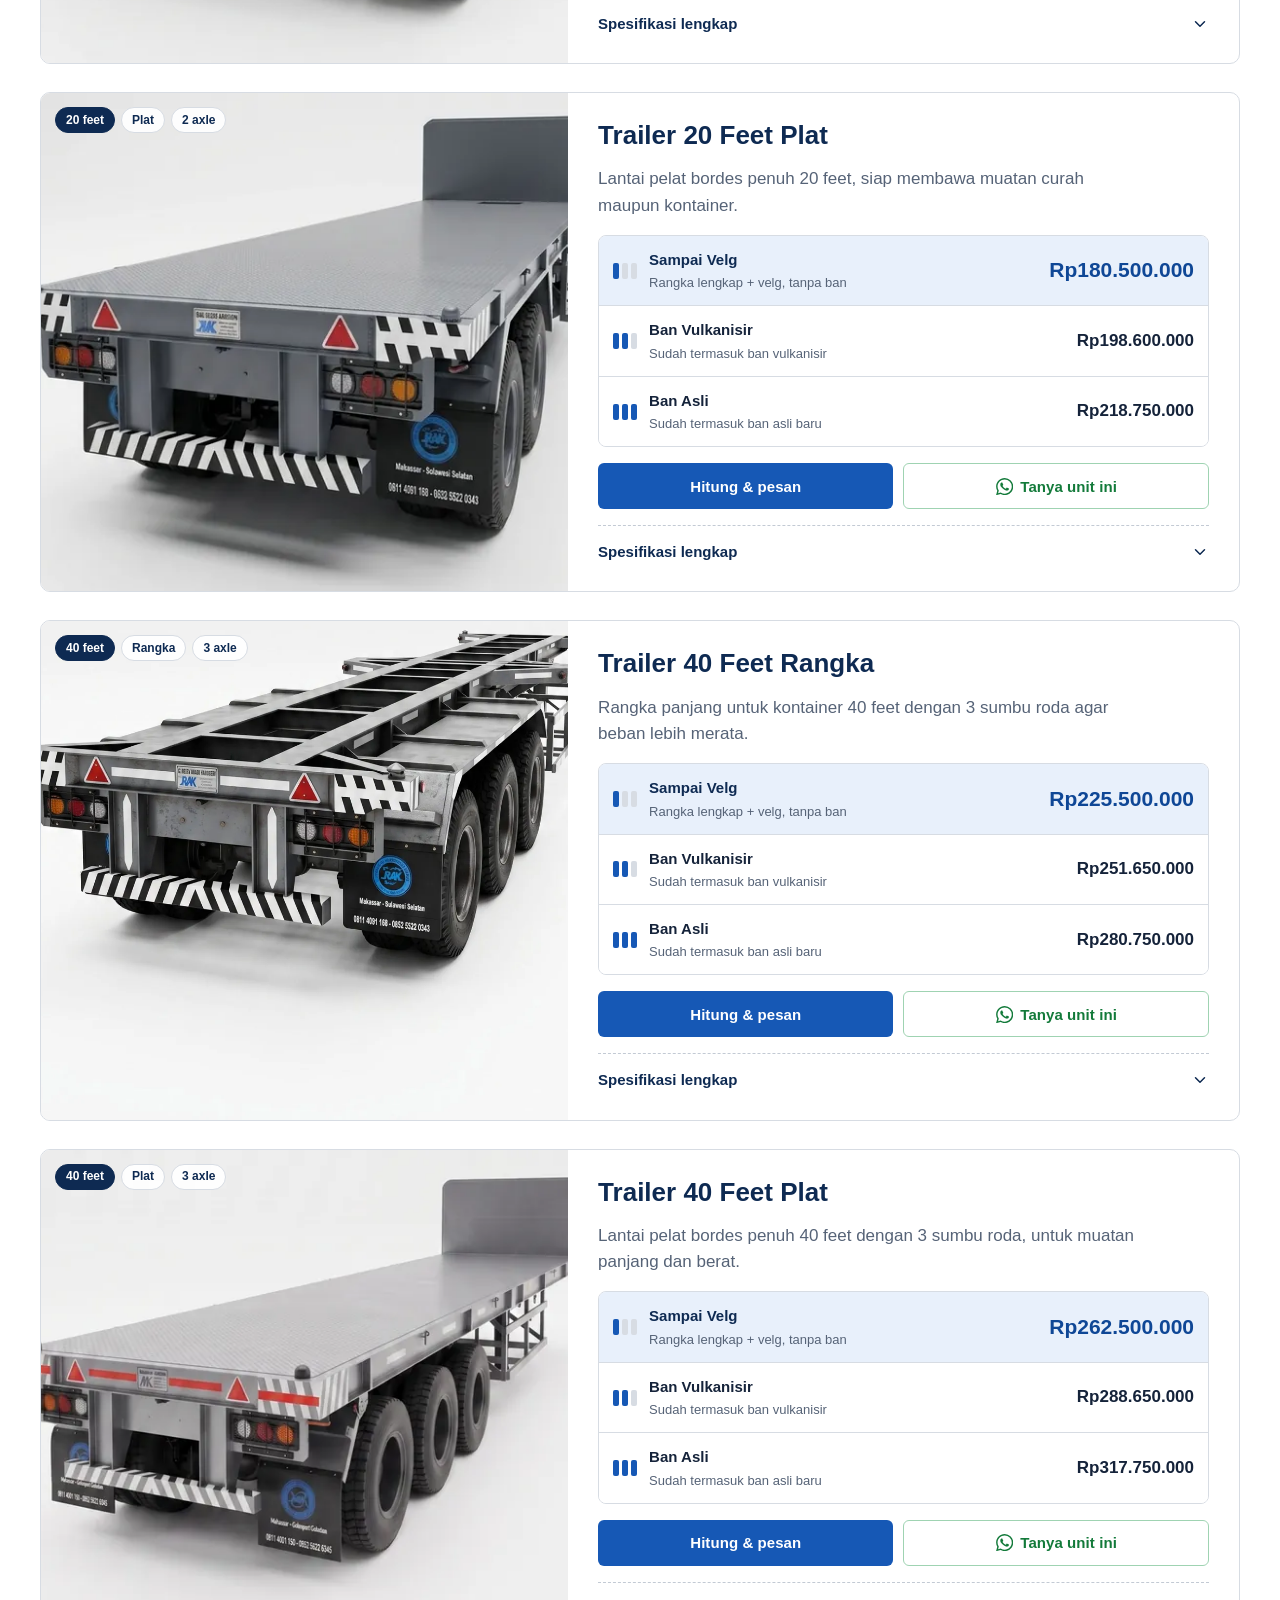
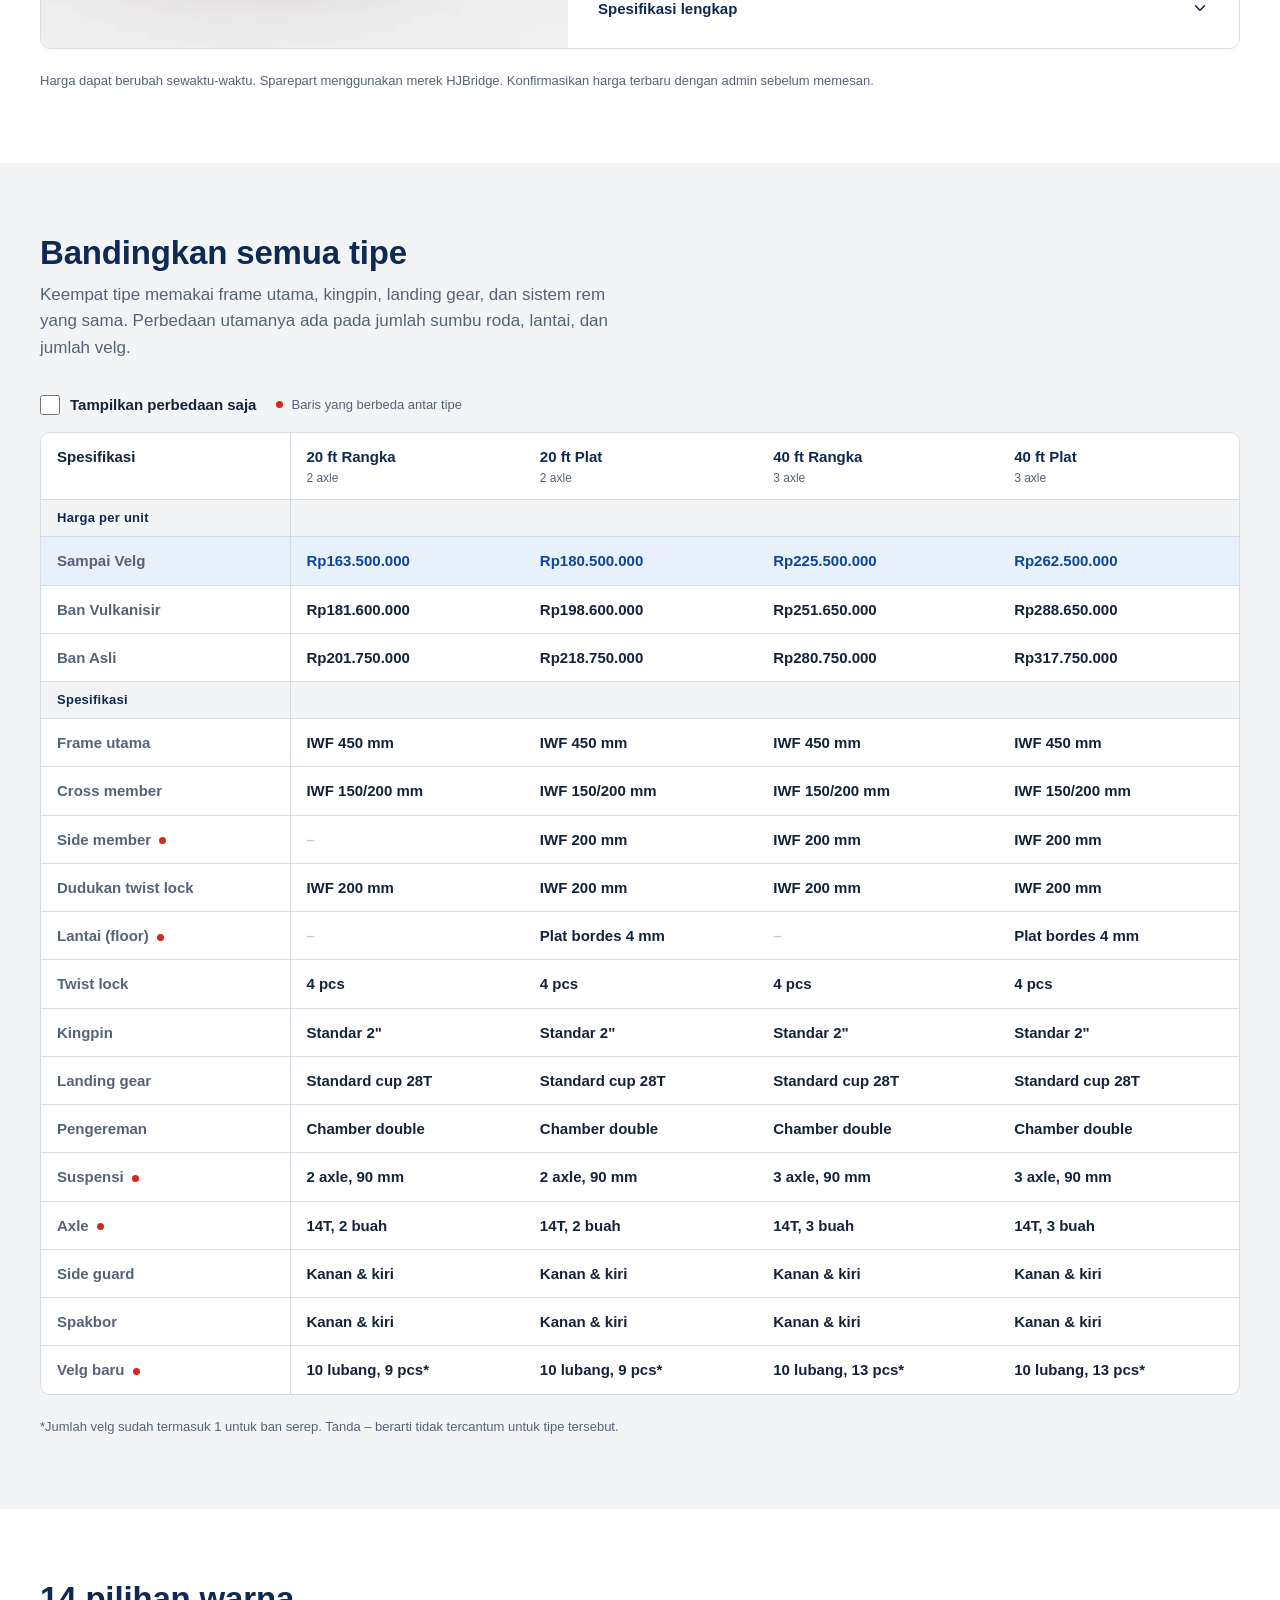
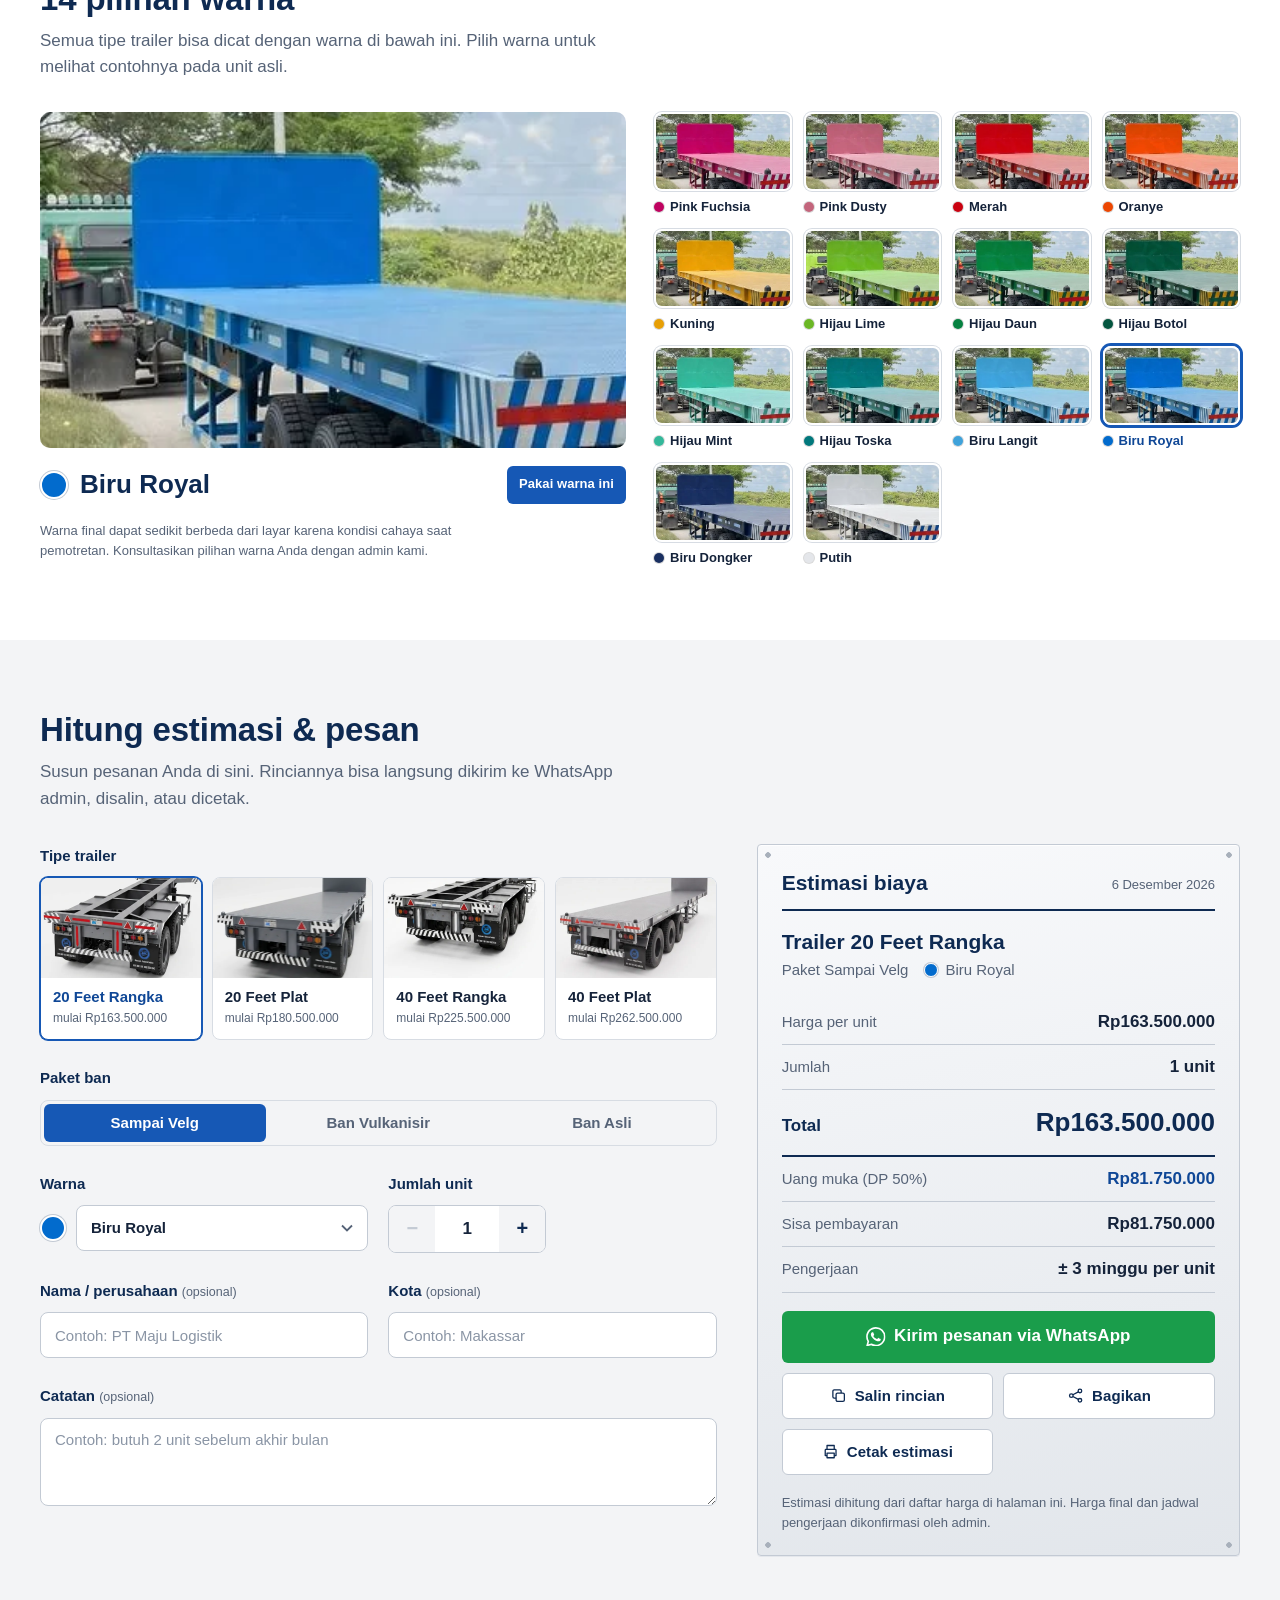
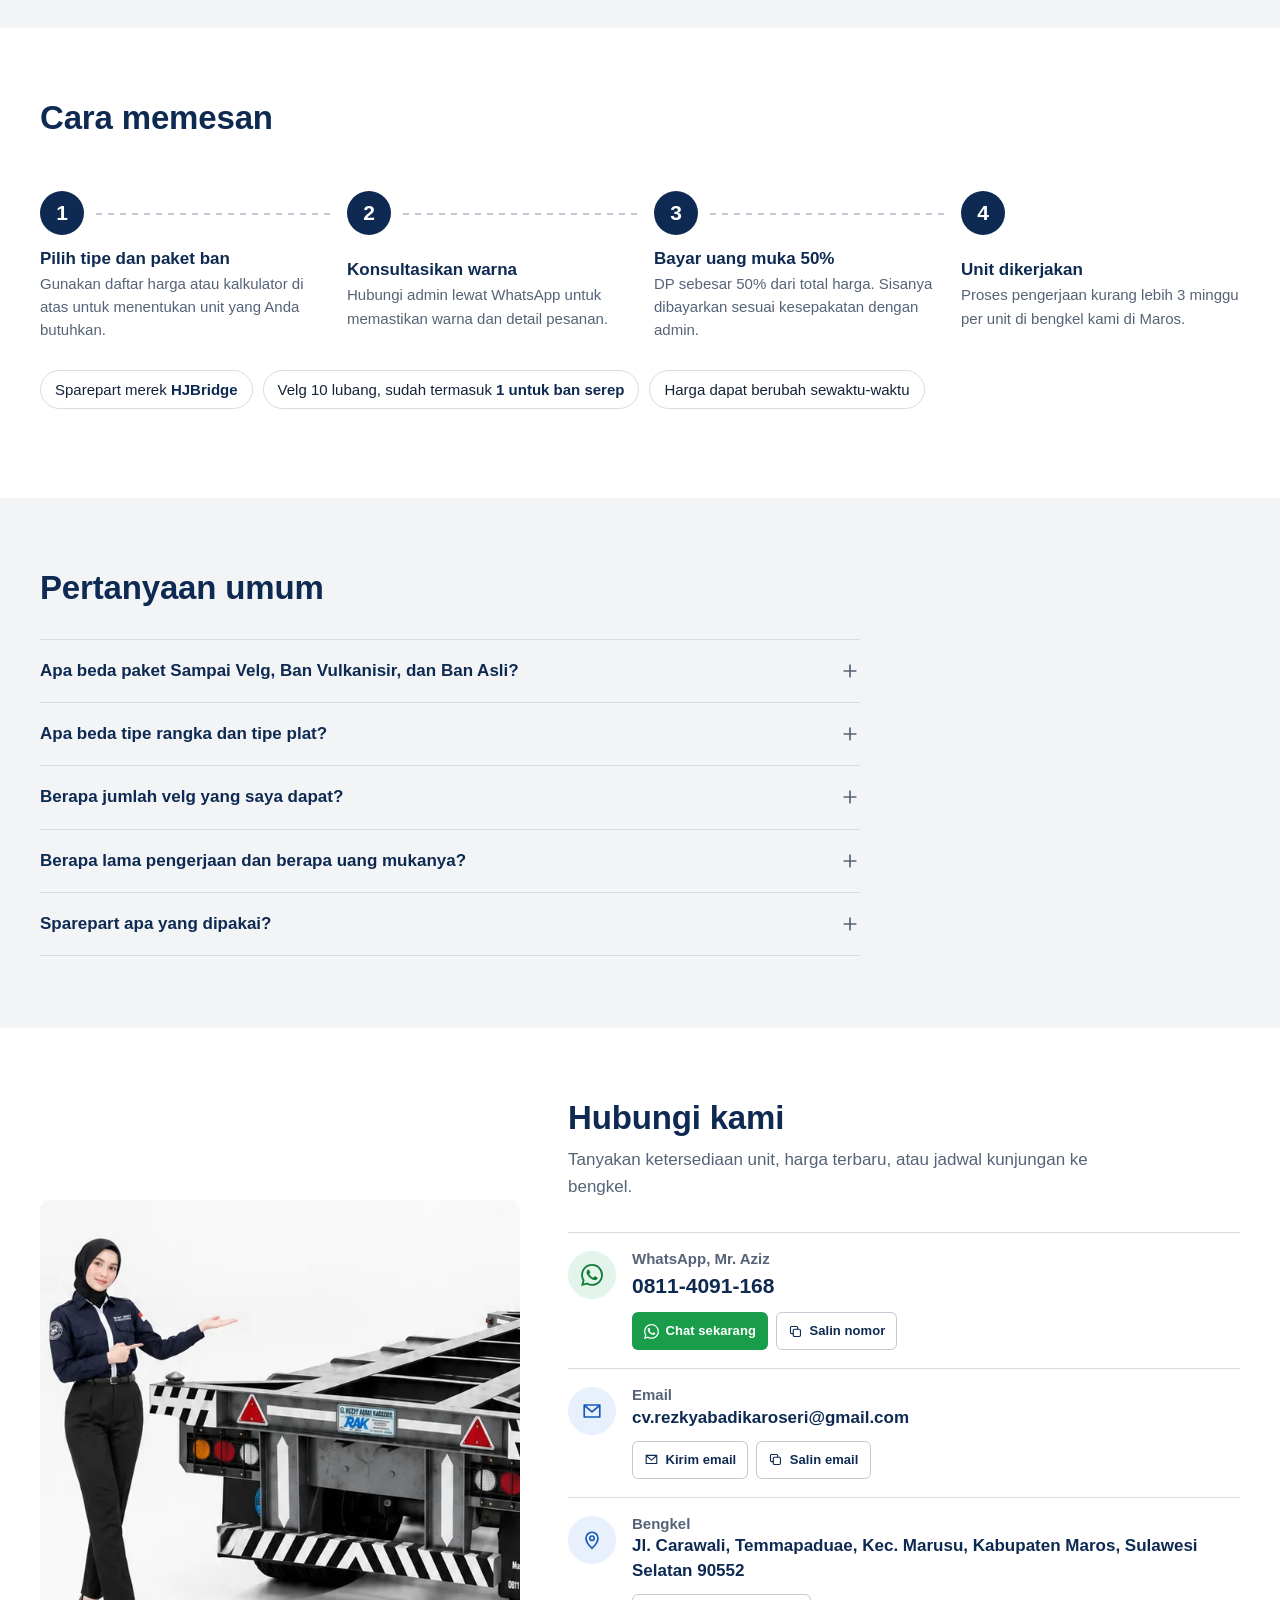
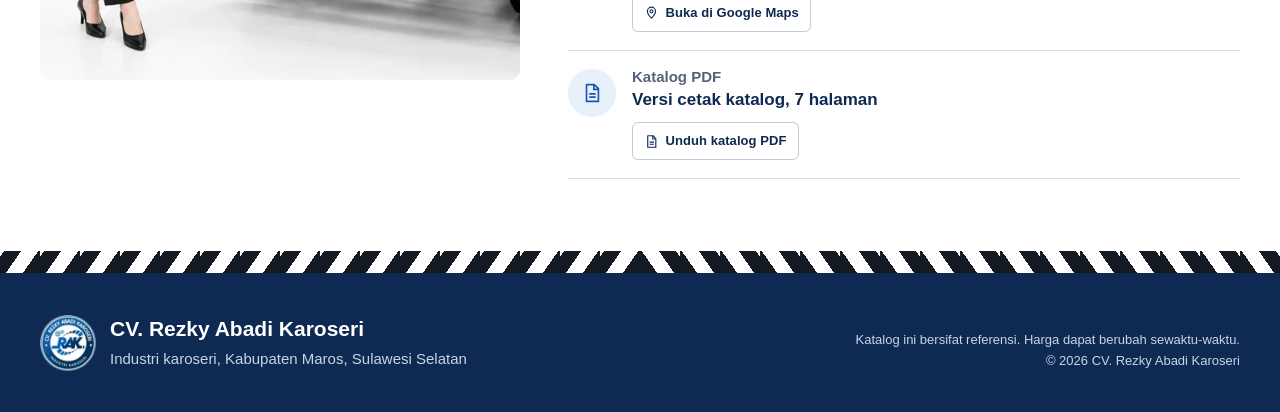
==== commit 38b72493: "Add files via upload" ====
--- a/index.html
+++ b/index.html
@@ -18,7 +18,7 @@
 <meta property="og:title" content="Katalog Harga Trailer Container 20 & 40 Feet">
 <meta property="og:description" content="Trailer rangka & plat dari bengkel kami di Maros. Mulai Rp163.500.000. Hitung estimasi dan pesan via WhatsApp.">
 <meta property="og:url" content="https://rezkyabadikaroseri.github.io/">
-<meta property="og:image" content="https://rezkyabadikaroseri.github.io/assets/img/og.jpg">
+<meta property="og:image" content="https://rezkyabadikaroseri.github.io/og.jpg">
 <meta property="og:image:width" content="1200">
 <meta property="og:image:height" content="630">
 <meta name="twitter:card" content="summary_large_image">
@@ -26,7 +26,7 @@
 <link rel="preconnect" href="https://fonts.googleapis.com">
 <link rel="preconnect" href="https://fonts.gstatic.com" crossorigin>
 <link rel="stylesheet" href="https://fonts.googleapis.com/css2?family=Archivo:wdth,wght@62..125,100..900&amp;display=swap">
-<link rel="stylesheet" href="assets/css/style.css">
+<link rel="stylesheet" href="style.css">
 
 <script type="application/ld+json">
 {
@@ -35,8 +35,8 @@
   "name": "CV. Rezky Abadi Karoseri",
   "description": "Industri karoseri pembuat trailer container 20 dan 40 feet, tipe rangka dan plat.",
   "url": "https://rezkyabadikaroseri.github.io/",
-  "logo": "https://rezkyabadikaroseri.github.io/assets/img/logo.png",
-  "image": "https://rezkyabadikaroseri.github.io/assets/img/og.jpg",
+  "logo": "https://rezkyabadikaroseri.github.io/logo.png",
+  "image": "https://rezkyabadikaroseri.github.io/og.jpg",
   "telephone": "+628114091168",
   "email": "cv.rezkyabadikaroseri@gmail.com",
   "address": {
@@ -70,7 +70,7 @@
 <header class="topbar">
   <div class="wrap topbar__in">
     <a class="brand" href="#top" aria-label="CV. Rezky Abadi Karoseri, ke atas halaman">
-      <img src="assets/img/logo.webp" alt="" width="42" height="42">
+      <img src="logo.webp" alt="" width="42" height="42">
       <span class="brand__name"><b>Rezky Abadi Karoseri</b><small>Industri karoseri, Maros</small></span>
     </a>
     <button class="menu-btn" id="menuBtn" type="button" aria-expanded="false" aria-controls="nav" aria-label="Buka menu">
@@ -110,7 +110,7 @@
         </dl>
       </div>
       <figure class="hero__fig">
-        <img src="assets/img/40ft-rangka.webp" width="1200" height="960" alt="Trailer 40 feet rangka buatan CV. Rezky Abadi Karoseri, tampak belakang dengan 3 sumbu roda" fetchpriority="high">
+        <img src="40ft-rangka.webp" width="1200" height="960" alt="Trailer 40 feet rangka buatan CV. Rezky Abadi Karoseri, tampak belakang dengan 3 sumbu roda" fetchpriority="high">
       </figure>
     </div>
     <div class="hazard" aria-hidden="true"></div>
@@ -187,7 +187,7 @@
       </div>
       <div class="colors">
         <div class="color-stage">
-          <div class="color-stage__img"><img id="colorImg" src="assets/img/warna/biru-royal.webp" width="375" height="215" alt="Contoh trailer warna Biru Royal"></div>
+          <div class="color-stage__img"><img id="colorImg" src="biru-royal.webp" width="375" height="215" alt="Contoh trailer warna Biru Royal"></div>
           <div class="color-stage__meta">
             <span class="color-stage__name"><i class="chip" id="colorChip"></i><span id="colorName">Biru Royal</span></span>
             <button class="btn btn--primary btn--sm" type="button" id="useColor">Pakai warna ini</button>
@@ -335,7 +335,7 @@
   <section class="section" id="kontak" aria-labelledby="kontak-title">
     <div class="wrap contact">
       <div class="contact__img">
-        <img src="assets/img/konsultasi.webp" width="620" height="620" alt="Staf CV. Rezky Abadi Karoseri menunjukkan unit trailer rangka" loading="lazy">
+        <img src="konsultasi.webp" width="620" height="620" alt="Staf CV. Rezky Abadi Karoseri menunjukkan unit trailer rangka" loading="lazy">
       </div>
       <div>
         <div class="section__head">
@@ -381,7 +381,7 @@
               <h3>Katalog PDF</h3>
               <p class="contact__val contact__val--s">Versi cetak katalog, 7 halaman</p>
               <div class="contact__btns">
-                <a class="btn btn--ghost btn--sm" href="assets/katalog-harga-trailer-rak.pdf" target="_blank" rel="noopener" download><svg aria-hidden="true"><use href="#i-doc"/></svg>Unduh katalog PDF</a>
+                <a class="btn btn--ghost btn--sm" href="katalog-harga-trailer-rak.pdf" target="_blank" rel="noopener" download><svg aria-hidden="true"><use href="#i-doc"/></svg>Unduh katalog PDF</a>
               </div>
             </div>
           </div>
@@ -395,7 +395,7 @@
   <div class="hazard" aria-hidden="true"></div>
   <div class="wrap footer__in">
     <div class="footer__brand">
-      <img src="assets/img/logo.webp" alt="" width="56" height="56" loading="lazy">
+      <img src="logo.webp" alt="" width="56" height="56" loading="lazy">
       <div>
         <b>CV. Rezky Abadi Karoseri</b>
         <span>Industri karoseri, Kabupaten Maros, Sulawesi Selatan</span>
@@ -415,10 +415,10 @@
 <div class="print-sheet" id="printSheet" aria-hidden="true"></div>
 
 <noscript>
-  <p style="padding:16px;text-align:center">Aktifkan JavaScript untuk melihat daftar harga lengkap, atau <a href="assets/katalog-harga-trailer-rak.pdf">unduh katalog PDF</a>.</p>
+  <p style="padding:16px;text-align:center">Aktifkan JavaScript untuk melihat daftar harga lengkap, atau <a href="katalog-harga-trailer-rak.pdf">unduh katalog PDF</a>.</p>
 </noscript>
 
-<script src="assets/js/data.js"></script>
-<script src="assets/js/app.js"></script>
+<script src="data.js"></script>
+<script src="app.js"></script>
 </body>
 </html>
--- a/style.css
+++ b/style.css
@@ -0,0 +1,542 @@
+/* Layout: studio-grey hero with the trailer bleeding right, a rear-bumper chevron band,
+   then a quiet white catalogue where riveted "nameplates" carry specs and facts. */
+:root {
+  /* Color */
+  --navy: #0e2a52;        /* logo outer ring, headings, footer */
+  --blue: #1658b5;        /* logo letters: actions, selection */
+  --blue-ink: #0f4796;
+  --blue-tint: #e8f0fb;
+  --studio: #efefef;      /* matches the photo backdrop */
+  --steel: #f3f4f6;       /* alternate section ground */
+  --plate-hi: #f8f9fb;    /* nameplate aluminium, highlight */
+  --plate-lo: #e2e6eb;    /* nameplate aluminium, shadow */
+  --rivet: #a8b0bb;
+  --paper: #ffffff;
+  --text: #15233a;
+  --muted: #566377;
+  --line: #d7dce3;
+  --line-strong: #c3cad4;
+  --hazard: #141a22;      /* chevron stripe black */
+  --signal: #d62718;      /* reflector red, used sparingly */
+  --wa: #1a9d4b;          /* WhatsApp actions only */
+  --wa-ink: #137a3a;
+
+  /* Type: one variable family, width does the talking */
+  --font: "Archivo", "Helvetica Neue", Arial, sans-serif;
+  --fs-xs: 0.8125rem;   /* 13 */
+  --fs-s: 0.9375rem;    /* 15 */
+  --fs-m: 1.0625rem;    /* 17 body */
+  --fs-l: 1.3125rem;    /* 21 */
+  --fs-xl: 1.625rem;    /* 26 */
+  --fs-2xl: 2.0625rem;  /* 33 */
+  --fs-3xl: clamp(2.125rem, 1.2rem + 3.3vw, 3.75rem);
+
+  --wrap: 1200px;
+  --header-h: 68px;
+  --r-s: 6px;
+  --r-m: 10px;
+
+  color-scheme: light;
+}
+
+*, *::before, *::after { box-sizing: border-box; }
+html { scroll-behavior: smooth; scroll-padding-top: calc(var(--header-h) + 12px); -webkit-text-size-adjust: 100%; }
+@media (prefers-reduced-motion: reduce) { html { scroll-behavior: auto; } *, *::before, *::after { animation: none !important; transition: none !important; } }
+
+body {
+  margin: 0;
+  font-family: var(--font);
+  font-size: var(--fs-m);
+  line-height: 1.55;
+  color: var(--text);
+  background: var(--paper);
+  font-variant-numeric: lining-nums;
+  overflow-x: hidden;
+}
+body::before { content: ""; position: fixed; inset: 0 0 auto; height: env(safe-area-inset-top, 0px); z-index: 60; background: var(--paper); }
+
+img { max-width: 100%; height: auto; display: block; }
+a { color: var(--blue); text-underline-offset: 3px; }
+a:hover { color: var(--blue-ink); }
+h1, h2, h3, h4 { margin: 0; color: var(--navy); line-height: 1.12; text-wrap: balance; }
+p { margin: 0; }
+button, input, select, textarea { font: inherit; color: inherit; }
+:focus-visible { outline: 3px solid var(--blue); outline-offset: 2px; border-radius: 4px; }
+[hidden] { display: none !important; }
+
+.sr-only { position: absolute; width: 1px; height: 1px; padding: 0; margin: -1px; overflow: hidden; clip: rect(0 0 0 0); white-space: nowrap; border: 0; }
+
+/* Gutter wrapper used inside every full-width band */
+.wrap {
+  width: 100%;
+  max-width: calc(var(--wrap) + 2 * max(16px, env(safe-area-inset-left, 0px)));
+  margin-inline: auto;
+  padding-left: max(16px, env(safe-area-inset-left, 0px));
+  padding-right: max(16px, env(safe-area-inset-right, 0px));
+}
+@media (min-width: 720px) { .wrap { max-width: calc(var(--wrap) + 2 * max(32px, env(safe-area-inset-left, 0px))); padding-left: max(32px, env(safe-area-inset-left, 0px)); padding-right: max(32px, env(safe-area-inset-right, 0px)); } }
+
+/* ---------- Buttons ---------- */
+.btn {
+  display: inline-flex; align-items: center; justify-content: center; gap: 0.5em;
+  min-height: 46px; padding: 0 1.15em;
+  border: 1.5px solid transparent; border-radius: var(--r-s);
+  font-weight: 650; font-size: var(--fs-s); letter-spacing: 0.005em;
+  text-decoration: none; cursor: pointer; white-space: nowrap;
+  transition: background-color .15s ease, border-color .15s ease, color .15s ease;
+}
+.btn svg { width: 1.15em; height: 1.15em; flex: none; }
+.btn--primary { background: var(--blue); color: #fff; }
+.btn--primary:hover { background: var(--blue-ink); color: #fff; }
+.btn--wa { background: var(--wa); color: #fff; }
+.btn--wa:hover { background: var(--wa-ink); color: #fff; }
+.btn--ghost { background: var(--paper); color: var(--navy); border-color: var(--line-strong); }
+.btn--ghost:hover { border-color: var(--navy); color: var(--navy); }
+.btn--wa-ghost { background: var(--paper); color: var(--wa-ink); border-color: #9fd3b2; }
+.btn--wa-ghost:hover { border-color: var(--wa); color: var(--wa-ink); }
+.btn--block { width: 100%; }
+.btn--sm { min-height: 38px; padding: 0 0.85em; font-size: var(--fs-xs); }
+
+/* ---------- Header ---------- */
+.topbar {
+  position: sticky; top: env(safe-area-inset-top, 0px); z-index: 50;
+  background: rgba(255, 255, 255, 0.94);
+  backdrop-filter: saturate(1.4) blur(10px);
+  -webkit-backdrop-filter: saturate(1.4) blur(10px);
+  border-bottom: 1px solid var(--line);
+}
+.topbar__in { display: flex; align-items: center; gap: 16px; height: var(--header-h); }
+.brand { display: flex; align-items: center; gap: 10px; text-decoration: none; color: var(--navy); min-width: 0; }
+.brand img { width: 42px; height: 42px; flex: none; }
+.brand__name { display: flex; flex-direction: column; line-height: 1.1; min-width: 0; }
+.brand__name b { font-stretch: 112%; font-weight: 800; font-size: 1rem; letter-spacing: 0.01em; white-space: nowrap; }
+.brand__name small { font-size: 0.75rem; color: var(--muted); white-space: nowrap; }
+
+.nav { margin-left: auto; display: flex; align-items: center; gap: 2px; }
+.nav a {
+  color: var(--text); text-decoration: none; font-size: var(--fs-s); font-weight: 550;
+  padding: 8px 12px; border-radius: var(--r-s);
+}
+.nav a:hover { background: var(--steel); color: var(--navy); }
+.nav a[aria-current="true"] { color: var(--blue); }
+.topbar__wa { margin-left: 8px; }
+.menu-btn { display: none; margin-left: auto; width: 44px; height: 44px; border: 1px solid var(--line); border-radius: var(--r-s); background: var(--paper); cursor: pointer; align-items: center; justify-content: center; }
+.menu-btn svg { width: 22px; height: 22px; }
+
+@media (max-width: 960px) {
+  .menu-btn { display: inline-flex; }
+  .topbar__wa { display: none; }
+  .nav {
+    position: absolute; left: 0; right: 0; top: 100%;
+    flex-direction: column; align-items: stretch; gap: 0;
+    background: var(--paper); border-bottom: 1px solid var(--line);
+    padding: 8px max(16px, env(safe-area-inset-right, 0px)) 16px max(16px, env(safe-area-inset-left, 0px));
+    box-shadow: 0 12px 24px -16px rgba(14, 42, 82, 0.35);
+  }
+  .nav:not(.is-open) { display: none; }
+  .nav a { padding: 14px 8px; border-bottom: 1px solid var(--steel); font-size: var(--fs-m); }
+}
+@media (max-width: 380px) { .brand__name small { display: none; } }
+
+/* ---------- Hero ---------- */
+.hero { background: var(--studio); position: relative; overflow: hidden; }
+.hero__in {
+  display: grid; grid-template-columns: minmax(0, 1fr); gap: 8px;
+  padding-block: 40px 0;
+}
+.hero__text { display: flex; flex-direction: column; gap: 22px; position: relative; z-index: 2; min-width: 0; }
+.hero h1 {
+  font-size: var(--fs-3xl);
+  font-stretch: 125%;
+  font-weight: 800;
+  letter-spacing: -0.012em;
+  line-height: 0.98;
+}
+.hero__lead { font-size: var(--fs-l); line-height: 1.45; color: #2c3a50; max-width: 34ch; }
+.hero__actions { display: flex; flex-wrap: wrap; gap: 12px; }
+.hero__fig { margin: 0; position: relative; z-index: 1; min-width: 0; }
+.hero__fig img {
+  width: 100%;
+  -webkit-mask-image: linear-gradient(to right, transparent 0, #000 14%), linear-gradient(to bottom, transparent 0, #000 10%, #000 88%, transparent 100%);
+  -webkit-mask-composite: source-in;
+  mask-image: linear-gradient(to right, transparent 0, #000 14%), linear-gradient(to bottom, transparent 0, #000 10%, #000 88%, transparent 100%);
+  mask-composite: intersect;
+}
+
+@media (min-width: 960px) {
+  .hero__in { grid-template-columns: minmax(0, 5fr) minmax(0, 7fr); align-items: center; padding-block: 56px 0; gap: 0; }
+  .hero__text { padding-bottom: 64px; }
+  /* bleed the photo to the right edge of the window */
+  .hero__fig { margin-left: -6%; margin-right: calc(-1 * (max(32px, env(safe-area-inset-right, 0px)) + max(0px, (100vw - var(--wrap) - 64px) / 2))); }
+}
+
+/* Riveted aluminium nameplate, like the maker's plate on the rear frame */
+.plate {
+  position: relative;
+  background:
+    radial-gradient(circle at 10px 10px, var(--rivet) 0 2.5px, transparent 3px),
+    radial-gradient(circle at calc(100% - 10px) 10px, var(--rivet) 0 2.5px, transparent 3px),
+    radial-gradient(circle at 10px calc(100% - 10px), var(--rivet) 0 2.5px, transparent 3px),
+    radial-gradient(circle at calc(100% - 10px) calc(100% - 10px), var(--rivet) 0 2.5px, transparent 3px),
+    linear-gradient(170deg, var(--plate-hi), var(--plate-lo));
+  border: 1px solid var(--line-strong);
+  border-radius: 4px;
+  box-shadow: inset 0 1px 0 rgba(255,255,255,.9), 0 1px 0 rgba(14,42,82,.06);
+}
+.facts { display: grid; grid-template-columns: repeat(2, minmax(0, 1fr)); margin: 6px 0 0; padding: 16px 22px; max-width: 470px; }
+.facts div { padding: 8px 4px; }
+.facts div:nth-child(-n+2) { border-bottom: 1px solid var(--line-strong); }
+.facts div:nth-child(odd) { border-right: 1px solid var(--line-strong); padding-right: 14px; }
+.facts div:nth-child(even) { padding-left: 16px; }
+.facts dt { font-size: var(--fs-xs); color: var(--muted); }
+.facts dd { margin: 0; font-weight: 750; font-stretch: 110%; color: var(--navy); font-size: var(--fs-m); font-variant-numeric: tabular-nums; }
+
+/* Rear-bumper chevron band: stripes lean toward the centre like the underrun bar */
+.hazard { position: relative; height: 22px; display: flex; }
+.hazard::before, .hazard::after {
+  content: ""; flex: 1;
+  background-size: 40px 22px;
+  animation: hazard-in 1.1s cubic-bezier(.2,.7,.2,1) both;
+}
+.hazard::before { background-image: repeating-linear-gradient(-55deg, var(--hazard) 0 14px, #fff 14px 28px); }
+.hazard::after { background-image: repeating-linear-gradient(55deg, var(--hazard) 0 14px, #fff 14px 28px); animation-name: hazard-in-r; }
+@keyframes hazard-in { from { background-position: -160px 0; } to { background-position: 0 0; } }
+@keyframes hazard-in-r { from { background-position: 160px 0; } to { background-position: 0 0; } }
+
+/* ---------- Sections ---------- */
+.section { padding-block: 72px; }
+.section--steel { background: var(--steel); }
+.section__head { display: flex; flex-direction: column; gap: 10px; max-width: 720px; margin-bottom: 32px; }
+.section__head h2 { font-size: var(--fs-2xl); font-stretch: 118%; font-weight: 800; letter-spacing: -0.005em; }
+.section__head p { color: var(--muted); max-width: 62ch; }
+@media (max-width: 719px) { .section { padding-block: 52px; } .section__head h2 { font-size: var(--fs-xl); } }
+
+/* ---------- Price toolbar ---------- */
+.toolbar {
+  display: flex; flex-wrap: wrap; align-items: flex-end; gap: 14px 22px;
+  padding: 14px 0 16px; margin-bottom: 24px;
+  border-bottom: 1px solid var(--line);
+  background: var(--paper);
+}
+@media (min-width: 720px) {
+  .toolbar { position: sticky; top: calc(env(safe-area-inset-top, 0px) + var(--header-h)); z-index: 20; }
+}
+.field-label { display: block; font-size: var(--fs-xs); color: var(--muted); margin-bottom: 6px; font-weight: 550; }
+.toolbar__group { min-width: 0; }
+.toolbar__count { margin-left: auto; font-size: var(--fs-xs); color: var(--muted); padding-bottom: 12px; }
+
+.seg { display: inline-flex; flex-wrap: wrap; background: var(--steel); border: 1px solid var(--line); border-radius: 8px; padding: 3px; gap: 2px; }
+.seg label { position: relative; cursor: pointer; }
+.seg input { position: absolute; opacity: 0; inset: 0; margin: 0; cursor: pointer; }
+.seg span {
+  display: flex; align-items: center; min-height: 38px; padding: 0 14px; border-radius: 6px;
+  font-size: var(--fs-s); font-weight: 600; color: var(--muted); white-space: nowrap;
+  transition: background-color .15s ease, color .15s ease;
+}
+.seg label:hover span { color: var(--navy); }
+.seg input:checked + span { background: var(--paper); color: var(--navy); box-shadow: 0 1px 2px rgba(14,42,82,.14), 0 0 0 1px var(--line-strong); }
+.seg input:focus-visible + span { outline: 3px solid var(--blue); outline-offset: 1px; }
+.seg--strong input:checked + span { background: var(--blue); color: #fff; box-shadow: none; }
+
+.select {
+  appearance: none; -webkit-appearance: none;
+  min-height: 46px; padding: 0 40px 0 14px;
+  border: 1px solid var(--line-strong); border-radius: 8px; background-color: var(--paper);
+  background-image: url("data:image/svg+xml,%3Csvg xmlns='http://www.w3.org/2000/svg' width='12' height='8' viewBox='0 0 12 8'%3E%3Cpath d='M1 1.5l5 5 5-5' fill='none' stroke='%23566377' stroke-width='1.8'/%3E%3C/svg%3E");
+  background-repeat: no-repeat; background-position: right 14px center;
+  font-size: var(--fs-s); font-weight: 550; color: var(--text); cursor: pointer;
+}
+@media (max-width: 719px) {
+  .toolbar__group--paket { flex-basis: 100%; }
+  .toolbar__group--paket .seg { display: flex; }
+  .toolbar__group--paket .seg label { flex: 1; }
+  .toolbar__group--paket .seg span { justify-content: center; padding: 0 6px; font-size: var(--fs-xs); }
+  .toolbar__count { margin-left: 0; padding-bottom: 0; flex-basis: 100%; }
+}
+
+/* ---------- Product rows ---------- */
+.products { display: grid; gap: 28px; }
+.product {
+  display: grid; grid-template-columns: minmax(0, 1fr); gap: 0;
+  border: 1px solid var(--line); border-radius: var(--r-m); overflow: hidden; background: var(--paper);
+}
+.product__photo { position: relative; background: var(--studio); aspect-ratio: 5 / 4; max-width: 100%; }
+.product__photo img { width: 100%; height: 100%; object-fit: cover; }
+.product__tags { position: absolute; left: 14px; top: 14px; display: flex; gap: 6px; flex-wrap: wrap; }
+.tag { display: inline-flex; align-items: center; height: 26px; padding: 0 10px; border-radius: 999px; font-size: 0.75rem; font-weight: 650; background: rgba(255,255,255,.92); color: var(--navy); border: 1px solid var(--line); }
+.tag--dark { background: var(--navy); color: #fff; border-color: var(--navy); }
+.product__body { display: flex; flex-direction: column; gap: 16px; padding: 22px; min-width: 0; }
+.product__body h3 { font-size: var(--fs-xl); font-stretch: 115%; font-weight: 800; }
+.product__desc { color: var(--muted); max-width: 58ch; }
+
+.ladder { display: grid; border: 1px solid var(--line); border-radius: 8px; overflow: hidden; }
+.rung {
+  display: grid; grid-template-columns: auto minmax(0, 1fr) auto; align-items: center; gap: 2px 12px;
+  grid-template-areas: "lvl name price" "lvl ket price";
+  padding: 12px 14px; width: 100%; text-align: left; background: var(--paper);
+  border: 0; border-top: 1px solid var(--line); cursor: pointer;
+  transition: background-color .15s ease;
+}
+.rung:first-child { border-top: 0; }
+.rung:hover { background: var(--steel); }
+.rung__lvl { grid-area: lvl; display: flex; gap: 3px; }
+.rung__lvl i { width: 6px; height: 16px; border-radius: 2px; background: var(--line); }
+.rung__lvl i.on { background: var(--blue); }
+.rung__name { grid-area: name; font-weight: 650; font-size: var(--fs-s); color: var(--text); min-width: 0; }
+.rung__ket { grid-area: ket; font-size: var(--fs-xs); color: var(--muted); min-width: 0; }
+.rung__price { grid-area: price; font-weight: 750; font-stretch: 108%; font-variant-numeric: tabular-nums; font-size: var(--fs-m); color: var(--text); white-space: nowrap; }
+.rung[aria-pressed="true"] { background: var(--blue-tint); }
+.rung[aria-pressed="true"] .rung__price { color: var(--blue-ink); font-size: var(--fs-l); }
+.rung[aria-pressed="true"] .rung__name { color: var(--navy); }
+@media (max-width: 520px) {
+  .rung { grid-template-areas: "lvl name price" "lvl ket ket"; padding: 11px 12px; }
+  .rung[aria-pressed="true"] .rung__price { font-size: var(--fs-m); }
+}
+
+.product__actions { display: flex; flex-wrap: wrap; gap: 10px; }
+.product__actions .btn { flex: 1 1 auto; }
+
+.spec-toggle {
+  display: flex; align-items: center; justify-content: space-between; gap: 8px; width: 100%;
+  background: none; border: 0; border-top: 1px dashed var(--line-strong); padding: 14px 0 0;
+  color: var(--navy); font-weight: 650; font-size: var(--fs-s); cursor: pointer; text-align: left;
+}
+.spec-toggle svg { width: 18px; height: 18px; transition: transform .2s ease; }
+.spec-toggle[aria-expanded="true"] svg { transform: rotate(180deg); }
+.specs { display: grid; grid-template-columns: repeat(2, minmax(0, 1fr)); gap: 0 20px; padding: 14px 20px 10px; margin: 0; }
+.specs div { display: flex; flex-direction: column; padding: 8px 0; border-bottom: 1px solid var(--line-strong); min-width: 0; }
+.specs dt { font-size: 0.75rem; color: var(--muted); }
+.specs dd { margin: 0; font-weight: 650; font-size: var(--fs-s); color: var(--navy); }
+.specs__note { grid-column: 1 / -1; font-size: 0.75rem; color: var(--muted); padding: 10px 0 2px; }
+@media (max-width: 420px) { .specs { grid-template-columns: minmax(0, 1fr); } }
+
+@media (min-width: 860px) {
+  .product { grid-template-columns: minmax(0, 44fr) minmax(0, 56fr); }
+  .product__photo { aspect-ratio: auto; min-height: 100%; }
+  .product__body { padding: 28px 30px; }
+}
+
+.empty { padding: 40px 20px; text-align: center; color: var(--muted); border: 1px dashed var(--line-strong); border-radius: var(--r-m); }
+.price-note { margin-top: 22px; font-size: var(--fs-xs); color: var(--muted); }
+
+/* ---------- Compare table ---------- */
+.compare-tools { display: flex; flex-wrap: wrap; gap: 12px 20px; align-items: center; margin-bottom: 16px; }
+.check { display: inline-flex; align-items: center; gap: 10px; cursor: pointer; font-size: var(--fs-s); font-weight: 550; }
+.check input { width: 20px; height: 20px; accent-color: var(--blue); margin: 0; }
+.table-wrap { overflow-x: auto; border: 1px solid var(--line); border-radius: var(--r-m); background: var(--paper); -webkit-overflow-scrolling: touch; }
+.ctable { width: 100%; min-width: 720px; border-collapse: separate; border-spacing: 0; font-size: var(--fs-s); }
+.ctable th, .ctable td { padding: 12px 16px; text-align: left; border-bottom: 1px solid var(--line); vertical-align: top; }
+.ctable thead th { background: var(--paper); position: sticky; top: 0; z-index: 1; }
+.ctable thead th:not(:first-child) { min-width: 150px; }
+.ctable thead .col-name { display: block; font-weight: 800; font-stretch: 110%; color: var(--navy); font-size: var(--fs-s); }
+.ctable thead .col-sub { display: block; font-size: 0.75rem; color: var(--muted); font-weight: 500; }
+.ctable tbody th { font-weight: 550; color: var(--muted); white-space: nowrap; background: var(--paper); position: sticky; left: 0; z-index: 1; box-shadow: 1px 0 0 var(--line); }
+.ctable thead th:first-child { position: sticky; left: 0; z-index: 2; box-shadow: 1px 0 0 var(--line); }
+.ctable td { color: var(--text); font-weight: 550; }
+.ctable td.num { font-variant-numeric: tabular-nums; font-weight: 700; white-space: nowrap; }
+.ctable tr.group th { background: var(--steel); color: var(--navy); font-weight: 750; font-size: var(--fs-xs); letter-spacing: .02em; padding-block: 8px; }
+.ctable tr.group td { background: var(--steel); padding-block: 8px; }
+.ctable tr.is-current th, .ctable tr.is-current td { background: var(--blue-tint); }
+.ctable tr.is-current td.num { color: var(--blue-ink); }
+.ctable tr.is-diff th::after { content: ""; display: inline-block; width: 7px; height: 7px; border-radius: 50%; background: var(--signal); margin-left: 8px; vertical-align: middle; }
+.ctable tbody tr:last-child th, .ctable tbody tr:last-child td { border-bottom: 0; }
+.ctable .na { color: var(--line-strong); }
+.legend { font-size: var(--fs-xs); color: var(--muted); display: inline-flex; align-items: center; gap: 8px; }
+.legend::before { content: ""; width: 7px; height: 7px; border-radius: 50%; background: var(--signal); }
+
+/* ---------- Colours ---------- */
+.colors { display: grid; grid-template-columns: minmax(0, 1fr); gap: 28px; }
+.color-stage { display: flex; flex-direction: column; gap: 16px; min-width: 0; }
+.color-stage__img { border-radius: var(--r-m); overflow: hidden; background: var(--studio); aspect-ratio: 375 / 215; max-width: 100%; }
+.color-stage__img img { width: 100%; height: 100%; object-fit: cover; }
+.color-stage__meta { display: flex; flex-wrap: wrap; align-items: center; gap: 12px 16px; }
+.color-stage__name { display: flex; align-items: center; gap: 12px; font-size: var(--fs-xl); font-weight: 800; font-stretch: 112%; color: var(--navy); }
+.chip { width: 28px; height: 28px; border-radius: 50%; border: 2px solid #fff; box-shadow: 0 0 0 1px var(--line-strong); flex: none; }
+.color-stage__meta .btn { margin-left: auto; }
+.swatches { display: grid; grid-template-columns: repeat(3, minmax(0, 1fr)); gap: 12px; align-content: start; }
+.swatch { position: relative; cursor: pointer; display: flex; flex-direction: column; gap: 6px; }
+.swatch input { position: absolute; opacity: 0; inset: 0; margin: 0; cursor: pointer; }
+.swatch__img { border-radius: 8px; overflow: hidden; aspect-ratio: 375 / 215; border: 2px solid transparent; box-shadow: 0 0 0 1px var(--line); transition: box-shadow .15s ease; }
+.swatch__img img { width: 100%; height: 100%; object-fit: cover; }
+.swatch__name { display: flex; align-items: center; gap: 6px; font-size: var(--fs-xs); font-weight: 600; color: var(--text); }
+.swatch__name i { width: 10px; height: 10px; border-radius: 50%; flex: none; box-shadow: 0 0 0 1px rgba(0,0,0,.15); }
+.swatch:hover .swatch__img { box-shadow: 0 0 0 1px var(--navy); }
+.swatch input:checked ~ .swatch__img { border-color: var(--paper); box-shadow: 0 0 0 3px var(--blue); }
+.swatch input:checked ~ .swatch__name { color: var(--blue-ink); }
+.swatch input:focus-visible ~ .swatch__img { outline: 3px solid var(--blue); outline-offset: 3px; }
+.color-note { font-size: var(--fs-xs); color: var(--muted); max-width: 60ch; }
+@media (min-width: 560px) { .swatches { grid-template-columns: repeat(4, minmax(0, 1fr)); } }
+@media (min-width: 960px) {
+  .colors { grid-template-columns: minmax(0, 6fr) minmax(0, 6fr); align-items: start; }
+  .color-stage { position: sticky; top: calc(var(--header-h) + 24px); }
+  .swatches { grid-template-columns: repeat(3, minmax(0, 1fr)); }
+}
+@media (min-width: 1140px) { .swatches { grid-template-columns: repeat(4, minmax(0, 1fr)); } }
+
+/* ---------- Order calculator ---------- */
+.order { display: grid; grid-template-columns: minmax(0, 1fr); gap: 28px; align-items: start; }
+@media (min-width: 960px) { .order { grid-template-columns: minmax(0, 7fr) minmax(0, 5fr); gap: 40px; } }
+.form { display: flex; flex-direction: column; gap: 26px; min-width: 0; }
+.form fieldset { border: 0; padding: 0; margin: 0; min-width: 0; }
+.form legend, .form .lbl { font-weight: 700; color: var(--navy); font-size: var(--fs-s); margin-bottom: 10px; padding: 0; }
+.form .lbl small { font-weight: 500; color: var(--muted); }
+
+.types { display: grid; grid-template-columns: repeat(2, minmax(0, 1fr)); gap: 10px; }
+.type { position: relative; cursor: pointer; }
+.type input { position: absolute; opacity: 0; inset: 0; margin: 0; cursor: pointer; }
+.type__box { display: flex; flex-direction: column; height: 100%; border: 1.5px solid var(--line); border-radius: 8px; overflow: hidden; background: var(--paper); transition: border-color .15s ease; }
+.type__box img { aspect-ratio: 16 / 10; width: 100%; object-fit: cover; background: var(--studio); }
+.type__txt { display: flex; flex-direction: column; padding: 10px 12px 12px; gap: 2px; }
+.type__txt b { font-size: var(--fs-s); font-weight: 700; color: var(--text); line-height: 1.25; }
+.type__txt small { font-size: 0.75rem; color: var(--muted); font-variant-numeric: tabular-nums; }
+.type:hover .type__box { border-color: var(--line-strong); }
+.type input:checked + .type__box { border-color: var(--blue); box-shadow: 0 0 0 1px var(--blue); }
+.type input:checked + .type__box .type__txt b { color: var(--blue-ink); }
+.type input:focus-visible + .type__box { outline: 3px solid var(--blue); outline-offset: 2px; }
+@media (min-width: 640px) { .types { grid-template-columns: repeat(4, minmax(0, 1fr)); } }
+
+.paket-seg { display: flex; }
+.paket-seg label { flex: 1; }
+.paket-seg span { justify-content: center; text-align: center; }
+@media (max-width: 479px) { .paket-seg span { font-size: var(--fs-xs); padding: 0 6px; } }
+
+.row2 { display: grid; grid-template-columns: minmax(0, 1fr); gap: 20px; }
+@media (min-width: 560px) { .row2 { grid-template-columns: minmax(0, 1fr) minmax(0, 1fr); } }
+.color-select { display: flex; align-items: center; gap: 10px; }
+.color-select .chip { width: 26px; height: 26px; }
+.color-select .select { flex: 1; min-width: 0; }
+.stepper { display: inline-flex; align-items: stretch; border: 1px solid var(--line-strong); border-radius: 8px; overflow: hidden; background: var(--paper); }
+.stepper button { width: 46px; border: 0; background: var(--steel); font-size: 1.25rem; font-weight: 600; color: var(--navy); cursor: pointer; }
+.stepper button:hover { background: var(--plate-lo); }
+.stepper button:disabled { color: var(--line-strong); cursor: not-allowed; }
+.stepper input { width: 64px; min-height: 46px; border: 0; text-align: center; font-weight: 700; font-size: var(--fs-m); font-variant-numeric: tabular-nums; -moz-appearance: textfield; }
+.stepper input::-webkit-outer-spin-button, .stepper input::-webkit-inner-spin-button { -webkit-appearance: none; margin: 0; }
+.input, .textarea { width: 100%; min-height: 46px; padding: 10px 14px; border: 1px solid var(--line-strong); border-radius: 8px; background: var(--paper); font-size: var(--fs-s); }
+.textarea { min-height: 88px; resize: vertical; line-height: 1.45; }
+.input::placeholder, .textarea::placeholder { color: #8a95a5; }
+
+/* Estimate slip */
+.slip { padding: 26px 24px 22px; display: flex; flex-direction: column; gap: 18px; min-width: 0; }
+@media (min-width: 960px) { .slip { position: sticky; top: calc(var(--header-h) + 24px); } }
+.slip__head { display: flex; align-items: flex-start; justify-content: space-between; gap: 12px; padding-bottom: 14px; border-bottom: 2px solid var(--navy); }
+.slip__head h3 { font-size: var(--fs-l); font-stretch: 115%; font-weight: 800; }
+.slip__head span { font-size: var(--fs-xs); color: var(--muted); white-space: nowrap; padding-top: 4px; }
+.slip__title { display: flex; flex-direction: column; gap: 4px; }
+.slip__title b { font-size: var(--fs-l); font-weight: 800; color: var(--navy); font-stretch: 108%; line-height: 1.2; }
+.slip__title > span { display: flex; flex-wrap: wrap; align-items: center; gap: 6px 16px; font-size: var(--fs-s); color: var(--muted); }
+.slip__title > span > span { display: inline-flex; align-items: center; }
+.slip__title .chip { width: 14px; height: 14px; border-width: 1px; display: inline-block; margin-right: 7px; }
+.lines { margin: 0; display: grid; }
+.lines div { display: flex; justify-content: space-between; align-items: baseline; gap: 16px; padding: 9px 0; border-bottom: 1px solid var(--line-strong); }
+.lines dt { color: var(--muted); font-size: var(--fs-s); }
+.lines dd { margin: 0; font-weight: 700; font-variant-numeric: tabular-nums; text-align: right; }
+.lines .total { border-bottom: 2px solid var(--navy); padding: 12px 0; }
+.lines .total dt { color: var(--navy); font-weight: 750; font-size: var(--fs-m); }
+.lines .total dd { font-size: var(--fs-xl); font-stretch: 110%; font-weight: 800; color: var(--navy); }
+.lines .dp dd { color: var(--blue-ink); }
+.slip__actions { display: grid; grid-template-columns: repeat(2, minmax(0, 1fr)); gap: 10px; }
+.slip__actions .btn--wa { grid-column: 1 / -1; min-height: 52px; font-size: var(--fs-m); }
+.slip__note { font-size: var(--fs-xs); color: var(--muted); }
+.pulse { animation: pulse .5s ease; }
+@keyframes pulse { 0% { color: var(--blue); } 100% { } }
+
+/* ---------- Steps ---------- */
+.steps { list-style: none; margin: 0; padding: 0; display: grid; grid-template-columns: minmax(0, 1fr); gap: 0; counter-reset: step; }
+.step { position: relative; display: grid; grid-template-columns: 52px minmax(0, 1fr); gap: 16px; padding: 18px 0; border-top: 1px solid var(--line); counter-increment: step; }
+.step::before {
+  content: counter(step); display: flex; align-items: center; justify-content: center;
+  width: 44px; height: 44px; border-radius: 50%; background: var(--navy); color: #fff;
+  font-weight: 800; font-stretch: 115%; font-size: var(--fs-l);
+}
+.step h3 { font-size: var(--fs-m); font-weight: 750; margin-bottom: 4px; }
+.step p { color: var(--muted); font-size: var(--fs-s); }
+@media (min-width: 900px) {
+  .steps { grid-template-columns: repeat(4, minmax(0, 1fr)); gap: 28px; }
+  .step { grid-template-columns: minmax(0, 1fr); gap: 14px; padding: 22px 0 0; border-top: 0; }
+  .step::after { content: ""; position: absolute; top: 44px; left: 56px; right: -16px; height: 2px; background: repeating-linear-gradient(90deg, var(--line-strong) 0 6px, transparent 6px 12px); }
+  .step:last-child::after { display: none; }
+}
+.terms { margin-top: 28px; display: flex; flex-wrap: wrap; gap: 10px; }
+.terms li { list-style: none; }
+.terms { padding: 0; }
+.term { display: inline-block; padding: 8px 14px; line-height: 1.4; border-radius: 999px; background: var(--paper); border: 1px solid var(--line); font-size: var(--fs-s); }
+.term b { color: var(--navy); }
+
+/* ---------- FAQ ---------- */
+.faq { display: grid; gap: 0; max-width: 820px; }
+.faq details { border-bottom: 1px solid var(--line); }
+.faq details:first-child { border-top: 1px solid var(--line); }
+.faq summary { cursor: pointer; list-style: none; display: flex; justify-content: space-between; align-items: center; gap: 16px; padding: 18px 0; font-weight: 650; color: var(--navy); font-size: var(--fs-m); }
+.faq summary::-webkit-details-marker { display: none; }
+.faq summary svg { width: 20px; height: 20px; flex: none; transition: transform .2s ease; color: var(--muted); }
+.faq details[open] summary svg { transform: rotate(45deg); }
+.faq details p { padding: 0 0 20px; color: var(--muted); max-width: 66ch; }
+
+/* ---------- Contact ---------- */
+.contact { display: grid; grid-template-columns: minmax(0, 1fr); gap: 32px; align-items: center; }
+@media (min-width: 900px) { .contact { grid-template-columns: minmax(0, 5fr) minmax(0, 7fr); gap: 48px; } }
+.contact__img { border-radius: var(--r-m); overflow: hidden; background: #fbfbfb; aspect-ratio: 1; max-width: 100%; }
+.contact__img img { width: 100%; height: 100%; object-fit: cover; }
+.contact__list { display: grid; gap: 0; }
+.contact__item { display: grid; grid-template-columns: 48px minmax(0, 1fr); gap: 16px; padding: 18px 0; border-top: 1px solid var(--line); align-items: start; }
+.contact__item:last-child { border-bottom: 1px solid var(--line); }
+.icon-disc { width: 48px; height: 48px; border-radius: 50%; display: flex; align-items: center; justify-content: center; background: var(--blue-tint); color: var(--blue); }
+.icon-disc svg { width: 22px; height: 22px; }
+.icon-disc--wa { background: #e3f5ea; color: var(--wa-ink); }
+.contact__item h3 { font-size: var(--fs-s); color: var(--muted); font-weight: 600; margin-bottom: 2px; }
+.contact__val { font-weight: 700; color: var(--navy); font-size: var(--fs-l); word-break: break-word; }
+.contact__val--s { font-size: var(--fs-m); font-weight: 600; line-height: 1.45; }
+.contact__btns { display: flex; flex-wrap: wrap; gap: 8px; margin-top: 10px; }
+
+/* ---------- Footer ---------- */
+.footer { background: var(--navy); color: #c9d4e5; }
+.footer .hazard::before, .footer .hazard::after { animation: none; }
+.footer__in { display: grid; grid-template-columns: minmax(0, 1fr); gap: 24px; padding-block: 40px calc(40px + env(safe-area-inset-bottom, 0px)); }
+@media (min-width: 760px) { .footer__in { grid-template-columns: minmax(0, 1fr) auto; align-items: end; } }
+.footer__brand { display: flex; gap: 14px; align-items: center; }
+.footer__brand img { width: 56px; height: 56px; }
+.footer__brand b { display: block; color: #fff; font-stretch: 115%; font-weight: 800; font-size: var(--fs-l); }
+.footer__brand span { font-size: var(--fs-s); }
+.footer p { font-size: var(--fs-xs); line-height: 1.6; }
+.footer a { color: #fff; }
+.footer__right { text-align: left; }
+@media (min-width: 760px) { .footer__right { text-align: right; } }
+
+/* ---------- Floating WhatsApp + toast ---------- */
+.fab {
+  position: fixed; z-index: 40;
+  right: calc(16px + env(safe-area-inset-right, 0px)); bottom: calc(16px + env(safe-area-inset-bottom, 0px));
+  width: 58px; height: 58px; border-radius: 50%; background: var(--wa); color: #fff;
+  display: flex; align-items: center; justify-content: center;
+  box-shadow: 0 10px 24px -8px rgba(19, 122, 58, 0.6);
+  transition: transform .2s ease, opacity .2s ease;
+}
+.fab:hover { color: #fff; background: var(--wa-ink); }
+.fab svg { width: 30px; height: 30px; }
+.fab.is-hidden { transform: scale(.6); opacity: 0; pointer-events: none; }
+.toast {
+  position: fixed; z-index: 70; left: 50%; bottom: calc(24px + env(safe-area-inset-bottom, 0px));
+  transform: translate(-50%, 20px); opacity: 0; pointer-events: none;
+  background: var(--navy); color: #fff; padding: 12px 18px; border-radius: 8px; font-size: var(--fs-s); font-weight: 600;
+  transition: opacity .2s ease, transform .2s ease; max-width: calc(100vw - 32px);
+}
+.toast.is-on { opacity: 1; transform: translate(-50%, 0); }
+
+/* ---------- Print: estimate sheet only ---------- */
+.print-sheet { display: none; }
+@media print {
+  @page { size: A4; margin: 16mm; }
+  body { background: #fff; }
+  body > *:not(.print-sheet) { display: none !important; }
+  body::before { display: none; }
+  .print-sheet { display: block; color: #000; font-size: 11pt; }
+  .print-sheet header { display: flex; align-items: center; gap: 14px; padding-bottom: 12px; border-bottom: 2px solid #0e2a52; margin-bottom: 18px; }
+  .print-sheet header img { width: 64px; height: 64px; }
+  .print-sheet h1 { font-size: 16pt; font-stretch: 115%; color: #0e2a52; }
+  .print-sheet h2 { font-size: 13pt; margin: 18px 0 8px; color: #0e2a52; }
+  .print-sheet table { width: 100%; border-collapse: collapse; }
+  .print-sheet td { padding: 7px 0; border-bottom: 1px solid #ccc; }
+  .print-sheet td:last-child { text-align: right; font-weight: 700; font-variant-numeric: tabular-nums; }
+  .print-sheet .tot td { border-bottom: 2px solid #0e2a52; font-size: 13pt; }
+  .print-sheet .muted { color: #555; font-size: 9.5pt; }
+}
